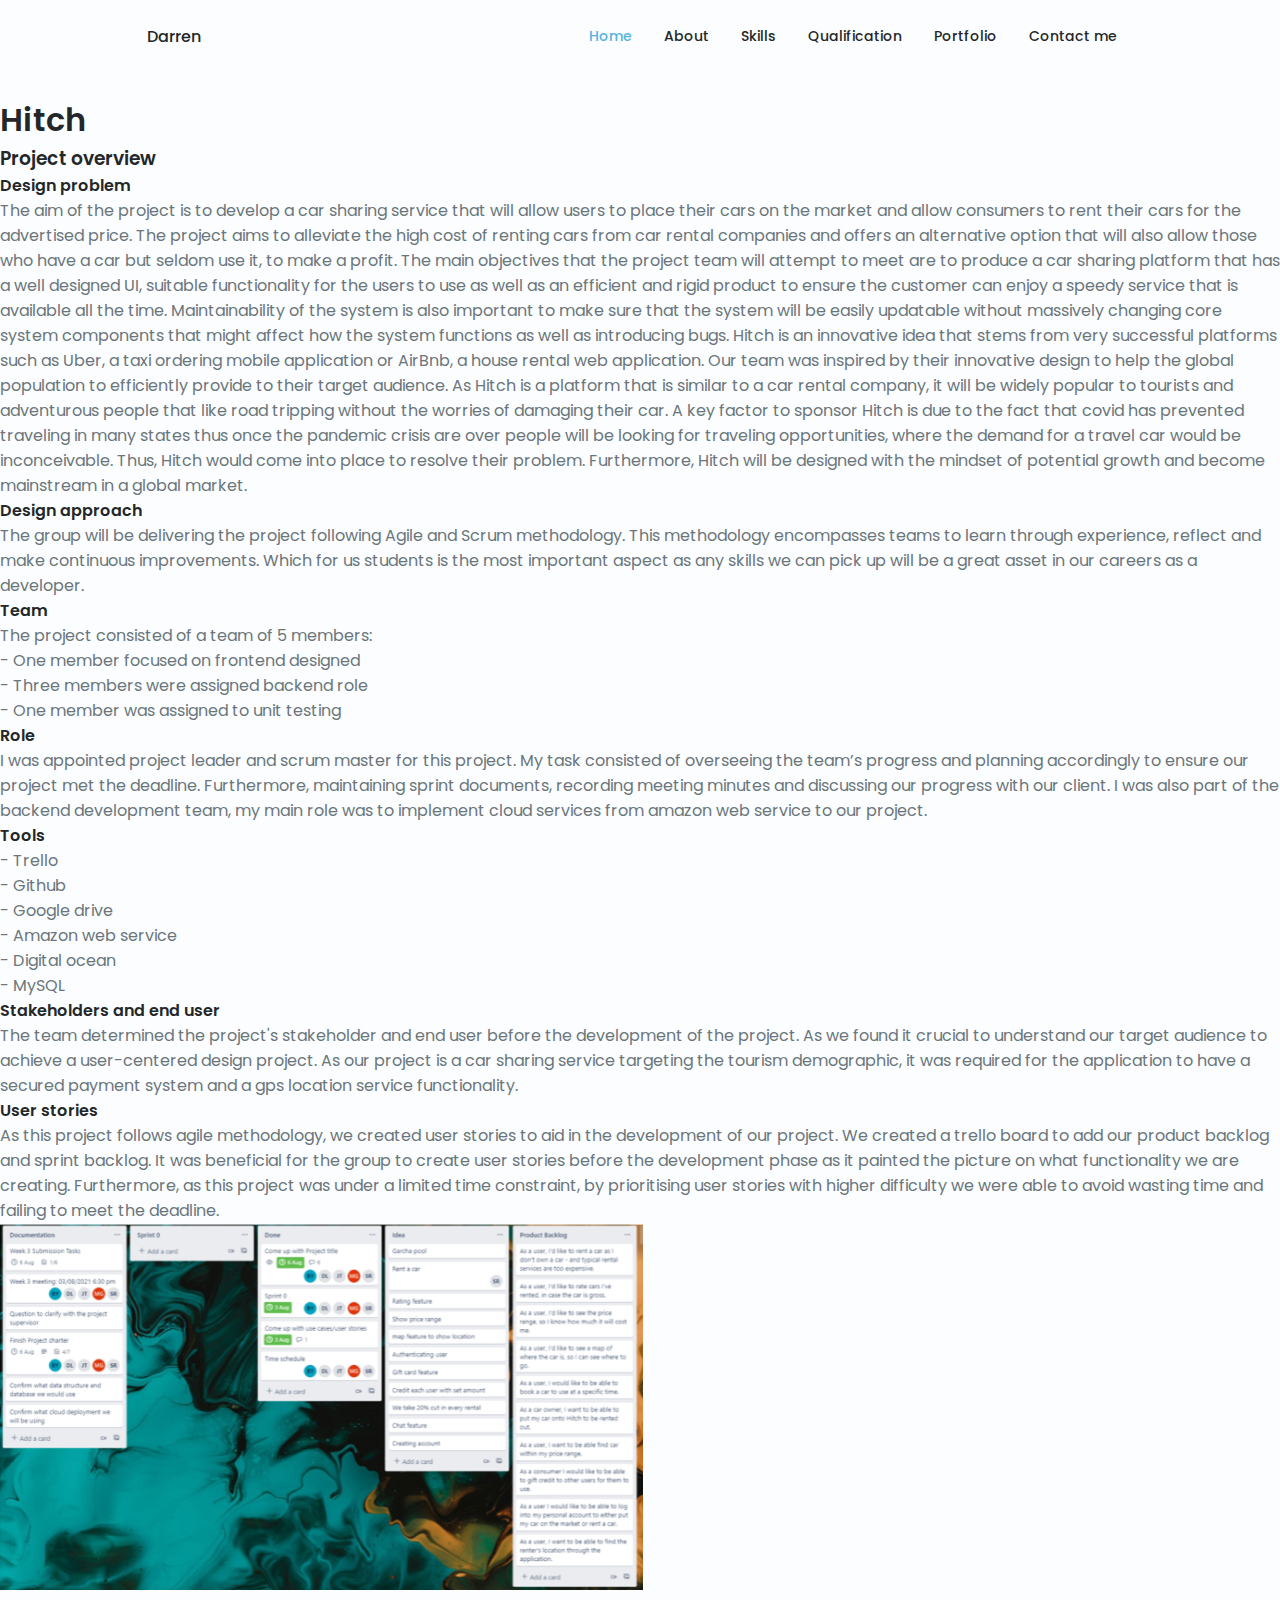
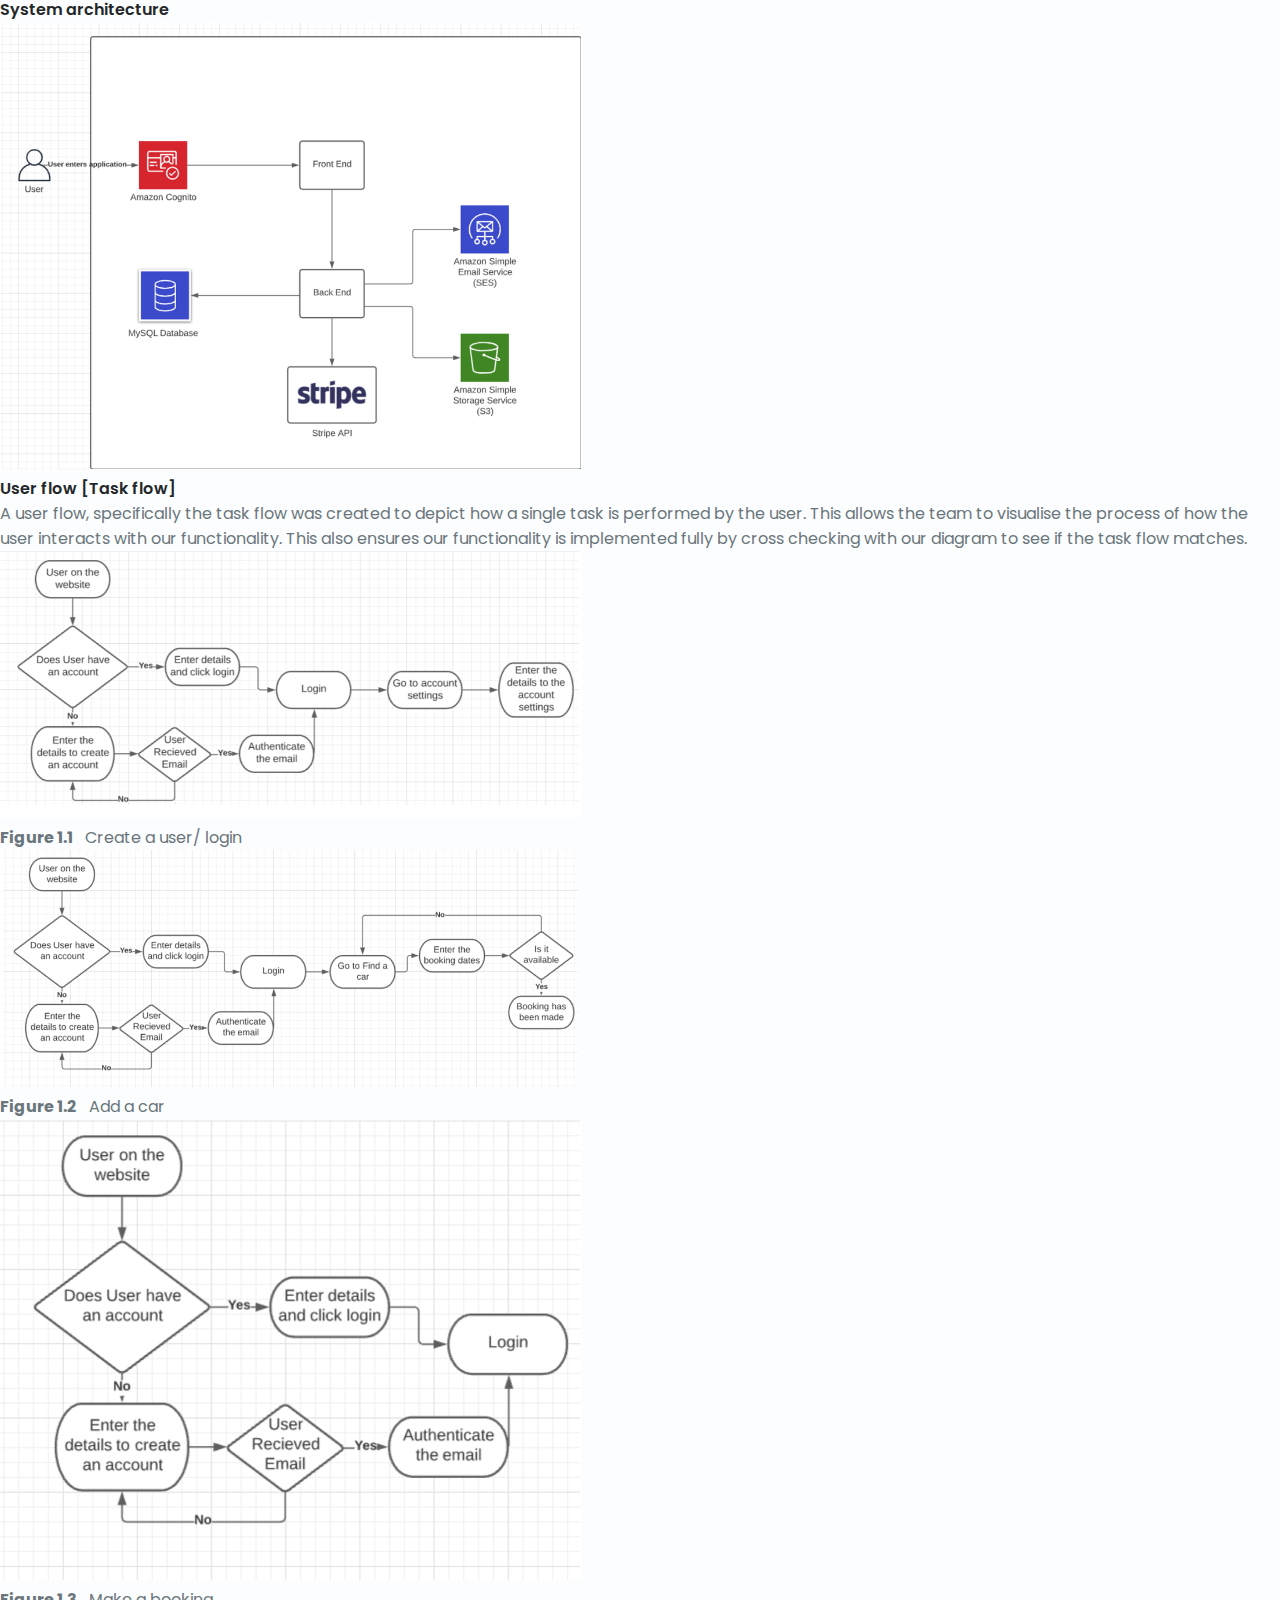
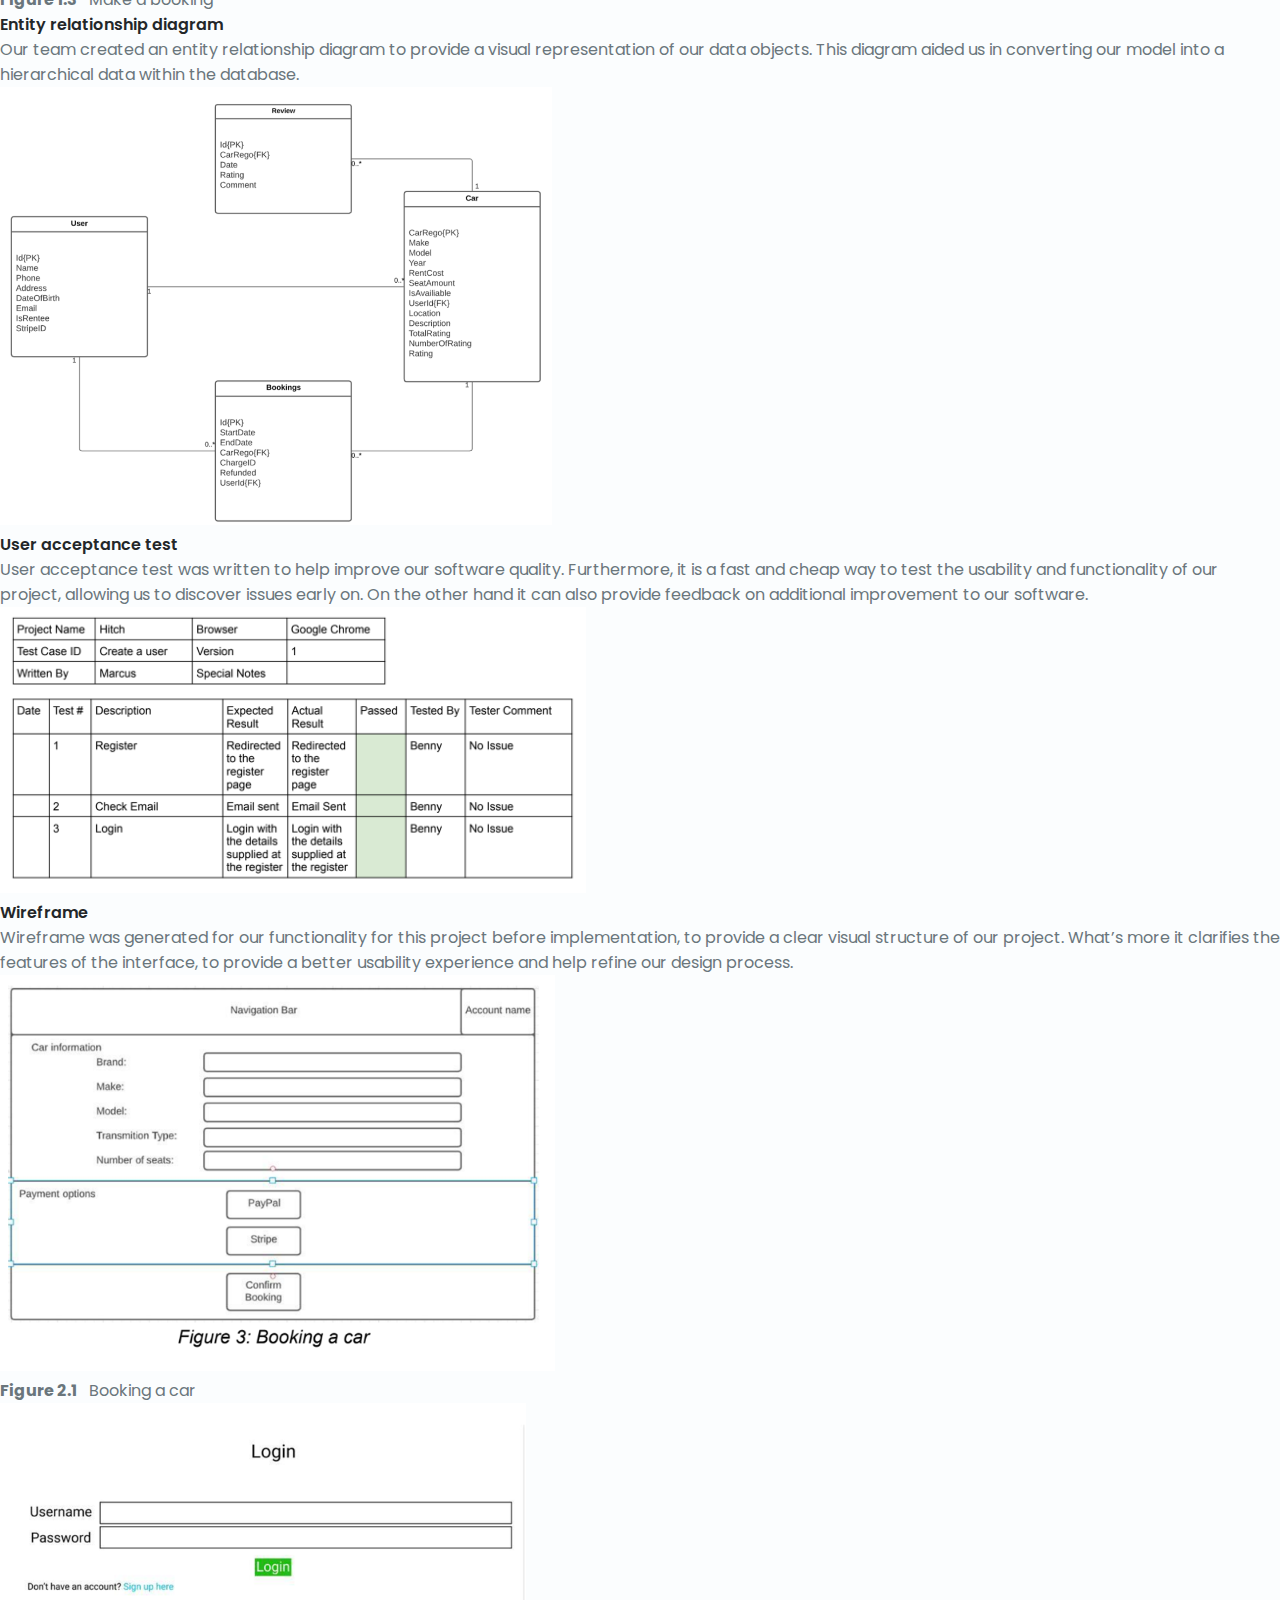
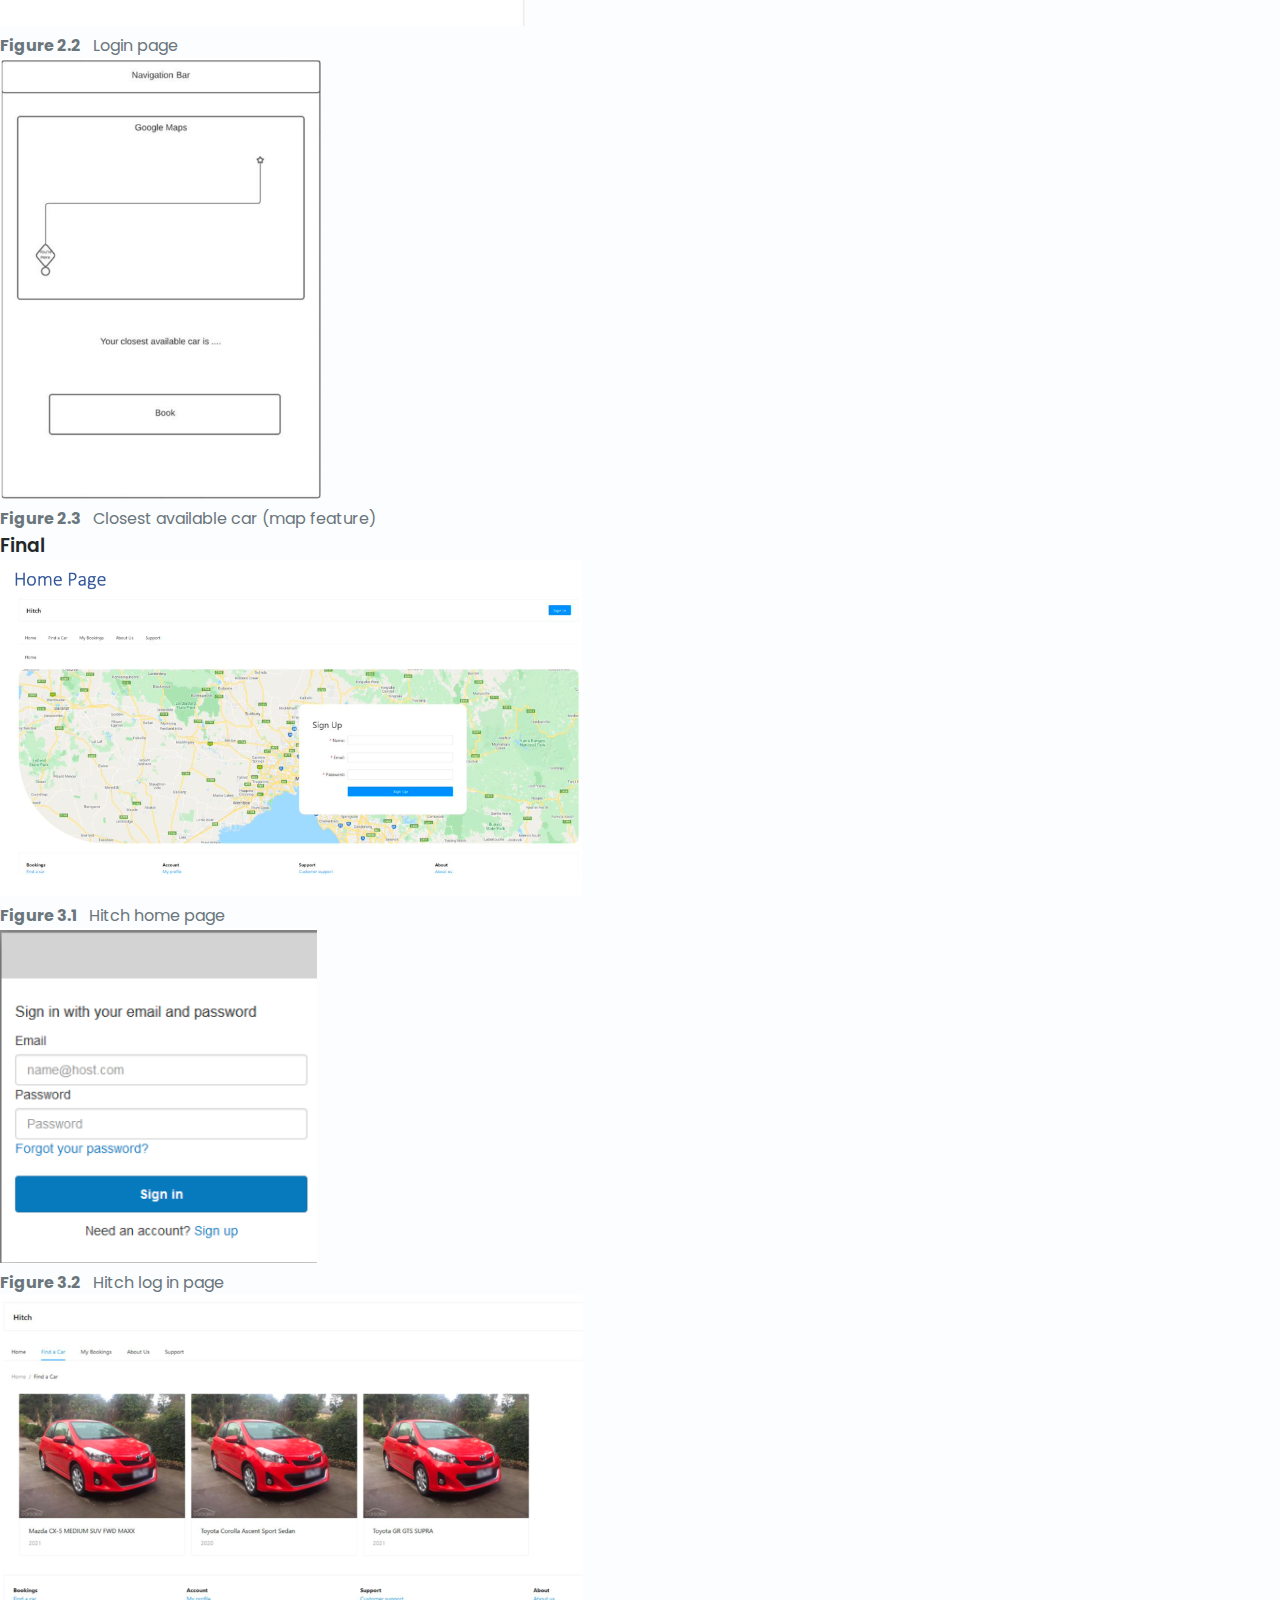
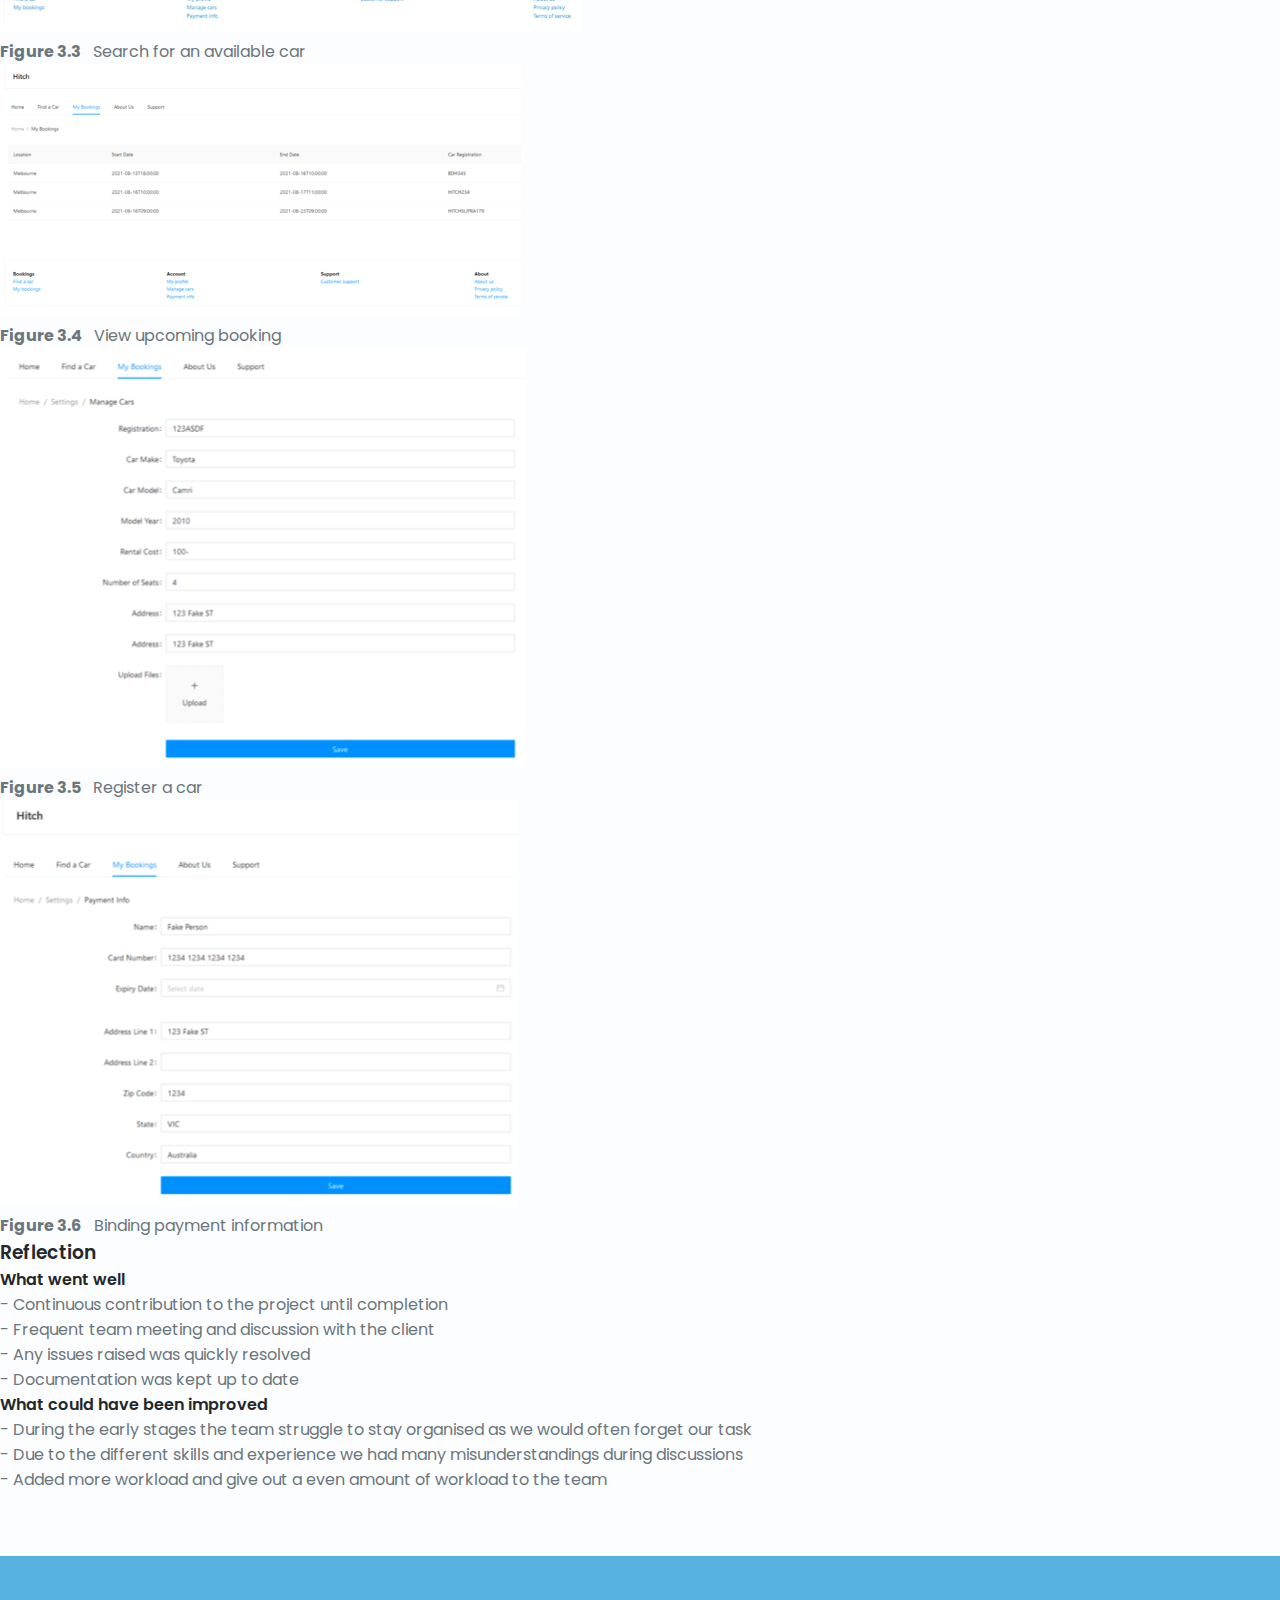
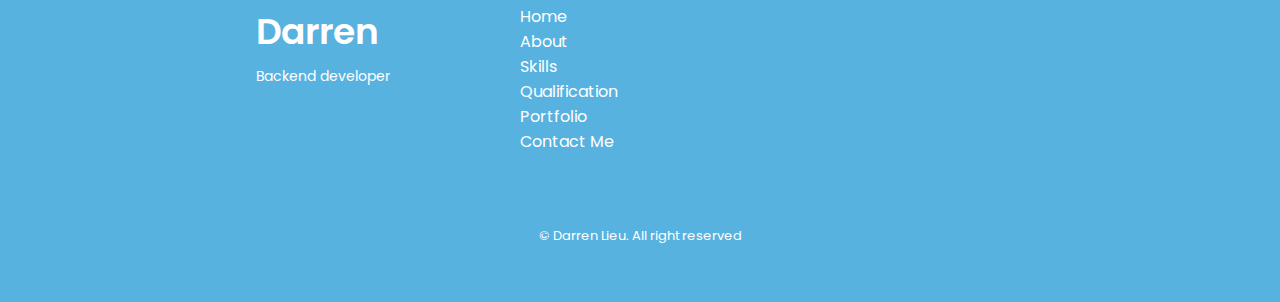
==== Hitch.html @ 53cb3d33 "Implemented project overview" ====
<!DOCTYPE html>
    <html lang="en">
    <head>
        <meta charset="UTF-8">
        <meta name="viewport" content="width=device-width, initial-scale=1.0">

        <!--==================== UNICONS ====================-->
        <link rel="stylesheet" href="https://unicons.iconscout.com/release/v4.0.0/css/line.css">
        
        <!--==================== CSS ====================-->
        <link rel="stylesheet" href="assets/css/styles.css">

        <title>Darren's E-Portfolio</title>
    </head>
    

    <body>
        <!--==================== HEADER ====================-->
        <header class="header" id="header">
            <nav class="nav container">
                <a href="index.html#" class="nav__logo">Darren</a>
                <div class="nav__menu" id="nav-menu">
                    <ul class="nav__list grid">
                        <li class="nav__item">
                            <a href="index.html#home" class="nav__link active-link">
                                <i class="uil uil-home nav__icon"></i> Home
                            </a>
                        </li>

                        <li class="nav__item">
                            <a href="index.html#about" class="nav__link">
                                <i class="uil uil-user-circle nav__icon"></i> About                                
                            </a>
                        </li>

                        <li class="nav__item">
                            <a href="index.html#skills" class="nav__link">
                                <i class="uil uil-file-alt nav__icon"></i> Skills                                
                            </a>
                        </li>

                        <li class="nav__item">
                            <a href="index.html#qualifications" class="nav__link">
                                <i class="uil uil-file-alt nav__icon"></i> Qualification                                
                            </a>
                        </li>

                        <li class="nav__item">
                            <a href="index.html#portfolio" class="nav__link">
                                <i class="uil uil-scenery nav__icon"></i> Portfolio
                            </a>
                        </li>

                        <li class="nav__item">
                            <a href="index.html#contact" class="nav__link">
                                <i class="uil uil-message nav__icon"></i> Contact me
                            </a>
                        </li>
                    </ul>
                    <i class="uil uil-times nav__close" id="nav-close"></i>
                </div>

                <div class="nav__btns">
                    <!-- Theme change button -->
                    <i class="uil uil-moon change-theme" id="theme-button"></i>


                    <div class="nav__toggle" id="nav-toggle">
                        <i class="uil uil-apps"></i>
                    </div>
                </div>
            </nav>
        </header>

        <!--==================== OVERVIEW ====================-->

        <main class="main">
            <!--==================== Title ====================-->
            <section class="overview section" id="overview">
                <div>
                    <h1>Hitch</h1>

                    <div>
                        <h3>Project overview</h3>

                        <h4>Design problem</h4>
                        <p>
                            The aim of the project is to develop a car sharing service that will allow users to place their
                            cars on the market and allow consumers to rent their cars for the advertised price. The project
                            aims to alleviate the high cost of renting cars from car rental companies and offers an
                            alternative option that will also allow those who have a car but seldom use it, to make a profit.

                            The main objectives that the project team will attempt to meet are to produce a car sharing
                            platform that has a well designed UI, suitable functionality for the users to use as well as an
                            efficient and rigid product to ensure the customer can enjoy a speedy service that is available
                            all the time. Maintainability of the system is also important to make sure that the system will
                            be easily updatable without massively changing core system components that might affect
                            how the system functions as well as introducing bugs.

                            Hitch is an innovative idea that stems from very successful platforms such as Uber, a taxi
                            ordering mobile application or AirBnb, a house rental web application. Our team was inspired
                            by their innovative design to help the global population to efficiently provide to their target
                            audience. As Hitch is a platform that is similar to a car rental company, it will be widely
                            popular to tourists and adventurous people that like road tripping without the worries of
                            damaging their car. A key factor to sponsor Hitch is due to the fact that covid has prevented
                            traveling in many states thus once the pandemic crisis are over people will be looking for
                            traveling opportunities, where the demand for a travel car would be inconceivable. Thus, Hitch
                            would come into place to resolve their problem. Furthermore, Hitch will be designed with the
                            mindset of potential growth and become mainstream in a global market.
                        </p>

                        <h4>Design approach</h4>
                        <p>
                            The group will be delivering the project following Agile and Scrum methodology.
                            This methodology encompasses teams to learn through experience, reflect and make 
                            continuous improvements. Which for us students is the most important aspect as any
                             skills we can pick up will be a great asset in our careers as a developer.
                        </p>

                        <h4>Team</h4>
                        <p>The project consisted of a team of 5 members:</p>
                        <ul>
                            <li>-&nbsp;One member focused on frontend designed</li>
                            <li>-&nbsp;Three members were assigned backend role</li>
                            <li>-&nbsp;One member was assigned to unit testing</li>
                        </ul>

                        <h4>Role</h4>
                        <p>
                            I was appointed project leader and scrum master for this project.
                             My task consisted of overseeing the team’s progress and planning 
                             accordingly to ensure our project met the deadline. Furthermore,  
                             maintaining sprint documents, recording meeting minutes and discussing
                              our progress with our client. I was also part of the backend development 
                              team, my main role was to implement cloud services from amazon web service to our project.
                        </p>

                        <h4>Tools</h4>
                        <ul>
                            <li>-&nbsp;Trello</li>
                            <li>-&nbsp;Github</li>
                            <li>-&nbsp;Google drive</li>
                            <li>-&nbsp;Amazon web service</li>
                            <li>-&nbsp;Digital ocean</li>
                            <li>-&nbsp;MySQL</li>
                        </ul>

                        <h4>Stakeholders and end user</h4>
                        <p>
                            The team determined the project's stakeholder and end user before the development
                             of the project. As we found it crucial to understand our target audience to achieve a
                              user-centered design project. As our project is a car sharing service targeting the tourism demographic,
                               it was required for the application to have a secured payment system and a gps location service functionality. 
                        </p>

                        <h4>User stories</h4>
                        <p>
                            As this project follows agile methodology, we created user stories to aid in the development of our project.
                             We created a trello board to add our product backlog and sprint backlog. It was beneficial for the group to create 
                             user stories before the development phase as it painted the picture on what functionality we are creating. Furthermore, 
                             as this project was under a limited time constraint, by prioritising user stories with higher difficulty we were able to 
                             avoid wasting time and failing to meet the deadline. 
                        </p>

                        <img src="assets/img/Hitch/Hitch_trello.png">

                        <h4>System architecture</h4>
                        <img src="assets/img/Hitch/Hitch_system_architecture.png">
                        
                        <h4>User flow [Task flow]</h4>

                        <p>
                            A user flow, specifically the task flow was created to depict how a single task
                             is performed by the user. This allows the team to visualise the process of how 
                             the user interacts with our functionality. This also ensures our functionality is
                              implemented fully by cross checking with our diagram to see if the task flow matches.  
                        </p>

                        <img src="assets/img/Hitch/Hitch_user_flow_1.png">
                        <p><b>Figure 1.1</b> &nbsp; Create a user/ login</p>

                        <img src="assets/img/Hitch/Hitch_user_flow_2.png">
                        <p><b>Figure 1.2</b> &nbsp; Add a car</p>

                        <img src="assets/img/Hitch/Hitch_user_flow_3.png">
                        <p><b>Figure 1.3</b> &nbsp; Make a booking</p>

                        <h4>Entity relationship diagram</h4>
                        <p>
                            Our team created an entity relationship diagram to provide 
                            a visual representation of our data objects. This diagram aided us in 
                            converting our model into a hierarchical data within the database.
                        </p>

                        <img src="assets/img/Hitch/Hitch_ER_model.png">

                        <h4>User acceptance test</h4>
                        <p>
                            User acceptance test was written to help improve our software quality. 
                            Furthermore, it is a fast and cheap way to test the usability and functionality 
                            of our project, allowing us to discover issues early on. On the other hand it can 
                            also provide feedback on additional improvement to our software.
                        </p>

                        <img src="assets/img/Hitch/Hitch_acceptance_test.png">
                        
                        <h4>Wireframe</h4>
                        <p>
                            Wireframe was generated for our functionality for this project before implementation, 
                            to provide a clear visual structure of our project. What’s more it clarifies the features
                             of the interface, to provide a better usability experience and help refine our design process.
                        </p>

                        <img src="assets/img/Hitch/Hitch_wireframe_1.png">
                        <p><b>Figure 2.1</b> &nbsp; Booking a car</p>

                        <img src="assets/img/Hitch/Hitch_wireframe_2.png">
                        <p><b>Figure 2.2</b> &nbsp; Login page</p>

                        <img src="assets/img/Hitch/Hitch_wireframe_3.png">
                        <p><b>Figure 2.3</b> &nbsp; Closest available car (map feature)</p>

                        <h3>Final</h3>

                        <img src="assets/img/Hitch/Hitch_final_1.png">
                        <p><b>Figure 3.1</b> &nbsp; Hitch home page </p>

                        <img src="assets/img/Hitch/Hitch_final_2.png">
                        <p><b>Figure 3.2</b> &nbsp; Hitch log in page</p>

                        <img src="assets/img/Hitch/Hitch_final_3.png">
                        <p><b>Figure 3.3</b> &nbsp; Search for an available car</p>

                        <img src="assets/img/Hitch/Hitch_final_4.png">
                        <p><b>Figure 3.4</b> &nbsp; View upcoming booking</p>

                        <img src="assets/img/Hitch/Hitch_final_5.png">
                        <p><b>Figure 3.5</b> &nbsp; Register a car</p>

                        <img src="assets/img/Hitch/Hitch_final_6.png">
                        <p><b>Figure 3.6</b> &nbsp; Binding payment information</p>

                        <h3>Reflection</h3>

                        <h4>What went well</h4>
                        <ul>
                            <li>-&nbsp;Continuous contribution to the project until completion </li>
                            <li>-&nbsp;Frequent team meeting and discussion with the client</li>
                            <li>-&nbsp;Any issues raised was quickly resolved </li>
                            <li>-&nbsp;Documentation was kept up to date</li>
                        </ul>

                        <h4>What could have been improved</h4>
                        <ul>
                            <li>-&nbsp;During the early stages the team struggle to stay organised as we would often forget our task </li>
                            <li>-&nbsp;Due to the different skills and experience we had many misunderstandings during discussions</li>
                            <li>-&nbsp;Added more workload and give out a even amount of workload to the team</li>
                        </ul>

                    </div>
                </div>
            </section>
        </main>

        <!--==================== FOOTER ====================-->
        <footer class="footer">
            <div class="footer__bg">
                <div class="footer__container container grid">
                    <div>
                        <h1 class="footer__title">Darren</h1>
                        <span class="footer__subtitle">Backend developer</span>
                    </div>

                    <ul class="footer__link">
                        <li>
                            <a href="index.html#home" class="footer__link">Home</a>
                            <a href="index.html#about" class="footer__link">About</a>
                            <a href="index.html#skills" class="footer__link">Skills</a>
                            <a href="index.html#qualification" class="footer__link">Qualification</a>
                            <a href="index.html#portfolio" class="footer__link">Portfolio</a>
                            <a href="index.html#contact" class="footer__link">Contact Me</a>
                        </li>
                    </ul>

                    <div class="footer__socails">
                        <a href="https://www.linkedin.com/in/darren-lieu030267/" class="footer__social">
                            <i class="uil uil-linkedin"></i>
                        </a>
                        <a href="https://github.com/DarrenL0" class="footer__social">
                            <i class="uil uil-github"></i>
                        </a>
                    </div>
                </div>

                <p class="footer__copy">&#169; Darren Lieu. All right reserved</p>
            </div>
        </footer>
        
        <!--==================== Dark_theme JS ====================-->
        <script src="assets/js/dark_theme.js"></script>

    </body>

</html>
---- assets/css/styles.css ----
/*==================== GOOGLE FONTS ====================*/
@import url("https://fonts.googleapis.com/css2?family=Poppins:wght@400;500;600&display=swap");

/*==================== VARIABLES CSS ====================*/
:root {
  --header-height: 3rem;

  /*========== Colors ==========*/
  /* Change favorite color */
  --hue-color: 200; /*Purple 250 - Green 142 - Blue 230 - Pink 340*/

  /* HSL color mode */
  --first-color: hsl(var(--hue-color), 69%, 61%);
  --first-color-second: hsl(var(--hue-color), 69%, 61%);
  --first-color-alt: hsl(var(--hue-color), 57%, 53%);
  --first-color-lighter: hsl(var(--hue-color), 92%, 85%);
  --title-color: hsl(var(--hue-color), 8%, 15%);
  --text-color: hsl(var(--hue-color), 8%, 45%);
  --text-color-light: hsl(var(--hue-color), 8%, 65%);
  --input-color: hsl(var(--hue-color), 70%, 96%);
  --body-color: hsl(var(--hue-color), 60%, 99%);
  --container-color: #fff;
  --scroll-bar-color: hsl(var(--hue-color), 12%, 90%);
  --scroll-thumb-color: hsl(var(--hue-color), 12%, 80%);

  /*========== Font and typography ==========*/
  --body-font: "Poppins", sans-serif;

  /* .5rem = 8px, 1rem = 16px, 1.5rem = 24px ... */
  --big-font-size: 2rem;
  --h1-font-size: 1.5rem;
  --h2-font-size: 1.25rem;
  --h3-font-size: 1.125rem;
  --normal-font-size: 0.938rem;
  --small-font-size: 0.813rem;
  --smaller-font-size: 0.75rem;

  /*========== Font weight ==========*/
  --font-medium: 500;
  --font-semi-bold: 600;

  /*========== Margenes Bottom ==========*/
  /* .25rem = 4px, .5rem = 8px, .75rem = 12px ... */
  --mb-0-25: 0.25rem;
  --mb-0-5: 0.5rem;
  --mb-0-75: 0.75rem;
  --mb-1: 1rem;
  --mb-1-5: 1.5rem;
  --mb-2: 2rem;
  --mb-2-5: 2.5rem;
  --mb-3: 3rem;

  /*========== z index ==========*/
  --z-tooltip: 10;
  --z-fixed: 100;
  --z-modal: 1000;
}

/* Font size for large devices */
@media screen and (min-width: 968px) {
  :root {
    --big-font-size: 3rem;
    --h1-font-size: 2.25rem;
    --h2-font-size: 1.5rem;
    --h3-font-size: 1.25rem;
    --normal-font-size: 1rem;
    --small-font-size: 0.875rem;
    --smaller-font-size: 0.813rem;
  }
}

/*========== Variables Dark theme ==========*/
body.dark-theme{
  --first-color-second: hsl(var(--hue-color), 30%, 8%);
  --title-color: hsl(var(--hue-color), 8%, 95%);
  --text-color: hsl(var(--hue-color), 8%, 75%);
  --input-color: hsl(var(--hue-color), 29%, 16%);
  --body-color: hsl(var(--hue-color), 28%, 12%);
  --container-color: hsl(var(--hue-color), 29% , 16%);
  --scroll-bar-color: hsl(var(--hue-color), 12%, 48%);
  --scroll-thumb-color: hsl(var(--hue-color), 12%, 36%);
}
/*========== Button Dark/Light ==========*/
.nav__btns{
  display: flex;
  align-items: center;
}

.change-theme{
  font-size: 1.25rem;
  color: var(--title-color);
  margin-right: var(--mb-1);
  cursor: pointer;
}

.change-theme:hover{
  color: var(--first-color);
}
/*==================== BASE ====================*/
* {
  box-sizing: border-box;
  padding: 0;
  margin: 0;
}

html {
  scroll-behavior: smooth;
}

body {
  margin: 0 0 var(--header-height) 0;
  font-family: var(--body-font);
  font-size: var(--normal-font-size);
  background-color: var(--body-color);
  color: var(--text-color);
}

h1,
h2,
h3,
h4 {
  color: var(--title-color);
  font-weight: var(--font-semi-bold);
}

ul {
  list-style: none;
}

a {
  text-decoration: none;
}

img {
  max-width: 100%;
  height: auto;
}

/*==================== REUSABLE CSS CLASSES ====================*/
.section {
  padding: 2rem 0 4rem;
}

.section__title {
  font-size: var(--h1-font-size);
  color: var(--title-color);
}

.section__subtitle {
  display: block;
  font-size: var(--small-font-size);
  margin-bottom: var(--mb-3);
}

.section__title,
.section__subtitle {
  text-align: center;
}

/*==================== LAYOUT ====================*/
.container {
  max-width: 768px;
  margin-left: var(--mb-1-5);
  margin-right: var(--mb-1-5);
}

.grid {
  display: grid;
  gap: 1.5rem;
}

.header {
  width: 100%;
  position: fixed;
  bottom: 0;
  left: 0;
  z-index: var(--z-fixed);
  background-color: var(--body-color);
}

/*==================== NAV ====================*/
.nav {
  max-width: 986px;
  height: var(--header-height);
  display: flex;
  justify-content: space-between;
  align-items: center;
}

.nav__logo,
.nav__toggle {
  color: var(--title-color);
  font-weight: var(--font-medium);
}

.nav__logo:hover {
  color: var(--first-color);
}

.nav__toggle {
  font-size: 1.1rem;
  cursor: pointer;
}

.nav__toggle:hover {
  color: var(--first-color);
}

@media screen and (max-width: 767px) {
  .nav__menu {
    position: fixed;
    bottom: -100%;
    left: 0;
    width: 100%;
    background-color: var(--body-color);
    padding: 2rem 1.5rem 4rem;
    box-shadow: 0 -1px 4px rgba(0, 0, 0, 0.15);
    border-radius: 1.5rem 1.5rem 0 0;
    transition: 0.3s;
  }
}

.nav__list {
  grid-template-columns: repeat(3, 1fr);
  gap: 2rem;
}

.nav__link {
  display: flex;
  flex-direction: column;
  align-items: center;
  font-size: var(--small-font-size);
  color: var(--title-color);
  font-weight: var(--font-medium);
}

.nav__link:hover {
  color: var(--first-color);
}

.nav__icon {
  font-size: 1.2rem;
}

.nav__close {
  position: absolute;
  right: 1.3rem;
  bottom: 0.5rem;
  font-size: 1.5rem;
  cursor: pointer;
  color: var(--first-color);
}

.nav__close:hover {
  color: var(--first-color);
}
/* show menu */
.show-menu {
  bottom: 0;
}
/* Active link */
.active-link{
  color: var(--first-color);
}
/* Change background header */
.scroll-header{
  box-shadow: 0 -1px 4px rgba(0,0,0,.15);
}
/*==================== HOME ====================*/
.home__container {
  gap: 1rem;
}

.home__content {
  grid-template-columns: 0.5fr 3fr;
  padding-top: 3.5rem;
  align-items: center;
}

.home__social {
  display: grid;
  grid-template-columns: max-content;
  row-gap: 1rem;
}

.home__social-icon {
  font-size: 1.25rem;
  color: var(--first-color);
}

.home__social-icon:hover {
  color: var(--first-color-alt);
}

.home__blob {
  width: 200px;
  fill: var(--first-color);
}

.home__blob-img {
  width: 170px;
}

.home__data {
  grid-column: 1/3;
}

.home__title {
  font-size: var(--big-font-size);
}

.home__subtitle {
  font-size: var(--h3-font-size);
  color: var(--text-color);
  font-weight: var(--font-medium);
  margin-bottom: var(--mb-0-75);
}

.home__description {
  margin-bottom: var(--mb-2);
}


.home__scroll-button {
  color: var(--first-color);
  transition: 0.3s;
}

.home__scroll-button:hover {
  transform: translateY(0.25rem);
}

.home__scroll-mouse {
  font-size: 2rem;
}

.home__scroll-name {
  font-size: var(--small-font-size);
  color: var(--text-color);
  font-weight: var(--font-medium);
  margin-right: var(--mb-0-25);
}

.home__scroll-arrow {
  font-size: 1.25rem;
}
/*==================== BUTTONS ====================*/
.button {
  display: inline-block;
  background-color: var(--first-color);
  color: #fff;
  padding: 1rem;
  border-radius: 0.5rem;
  font-weight: var(--font-medium);
}

.button:hover {
  background-color: var(--first-color-alt);
}

.button__icon {
  font-size: 1.25rem;
  margin-left: var(--mb-0-5);
  transition: 0.3s;
}

.button--flex {
  display: inline-flex;
  align-items: center;
}
/*==================== ABOUT ====================*/
.about__img {
  width: 200px;
  border-radius: 0.5rem;
  justify-self: center;
  align-self: center;
}

.about__description {
  text-align: center;
  margin-bottom: var(--mb-2-5);
}

.about__info {
  display: flex;
  justify-content: space-evenly;
  margin-bottom: var(--mb-2-5);
}

.about__info-title {
  font-size: var(--h2-font-size);
  font-weight: var(--font-semi-bold);
  color: var(--title-color);
}

.about__info-name {
  font-size: var(--smaller-font-size);
}

.about__info-title,
.about__info-name {
  display: block;
  text-align: center;
}

.about__buttons {
  display: flex;
  justify-content: center;
}
/*==================== SKILLS ====================*/

.skills__container {
  row-gap: 0;
}

.skills__header {
  display: flex;
  align-items: center;
  margin-bottom: var(--mb-2-5);
  cursor: pointer;
}

.skills__icon,
.skills__arrow {
  font-size: 2rem;
  color: var(--first-color);
}

.skills__icon {
  margin-right: var(--mb-0-75);
}

.skills__title {
  font-size: var(--h3-font-size);
}

.skills__arrow {
  margin-left: auto;
  transition: 0.4s;
}

.skills__titles {
  display: flex;
  justify-content: space-between;
  margin-bottom: var(--mb-0-5);
}

.skills__name {
  font-size: var(--normal-font-size);
  font-weight: var(--font-medium);
}

.skills__close .skills__list {
  height: 0;
  overflow: hidden;
}

.skills__open .skills__list {
  height: max-content;
  margin-bottom: var(--mb-2-5);
}

.skills__open .skills__arrow {
  transform: rotate(-180deg);
}

/*==================== QUALIFICATION ====================*/
.qualification__tabs{
  display: flex;
  justify-content: space-evenly;
  margin-bottom: var(--mb-2);
}

.qualification__button{
  font-size: var(--h3-font-size);
  font-weight: var(--font-medium);
  cursor: pointer;
}

.qualification__button:hover{
  color: var(--first-color);
}

.qualification__icon{
  font-size: 1.8rem;
  margin-right: var(--mb-0-25);
}

.qualification__date{
  display: grid;
  grid-template-columns: 1fr max-content 1fr;
  column-gap: 1.5rem;
}

.qualification__title{
  font-size: var(--normal-font-size);
  font-weight: var(--font-medium);
}

.qualification__subtitle{
  display: inline-block;
  font-size: var(--small-font-size);
  margin-bottom: var(--mb-1);
}

.qualification__calendar{
  font-size: var(--smaller-font-size);
  color: var(--text-color-light);
}


.qualification [data-content]{
  display: none;
}

.qualification__active[data-content]{
  display: block;
}

.qualification__button.qualification__active{
  color: var(--first-color); 
}

/*==================== PORTFOLIO ====================*/
.portfolio__container{
  overflow:initial;
}

.portfolio__content{
  padding: 0 1.5rem;
}

.portfolio__img{
  border-radius: .5rem;
  justify-self: center;
}

.portfolio__img_sp{
  justify-self: center;
  max-width: 70%;
  border-radius: 1rem;
  max-height: 70%;
}

.portfolio__title{
  font-size: var(--h3-font-size);
  margin-bottom: var(--mb-0-5);
}

.portfolio__description{
  margin-bottom: var(--mb-0-75);
}

.portfolio__button:hover .button__icon{
  transform: translate(.25rem);
}

.swiper-button-prev::after,
.swiper-button-next::after{
  content: '';
}

.swiper-portfolio-icon{
  font-size: 2rem;
  color: var(--first-color);
}

.swiper-button-prev{
  left: -.5rem;
}

.swiper-button-next{
  right: -.5rem;
}

.swiper-container-horizontal > .swiper-pagination-bullets{
  bottom: -2.5rem;
}

.swiper-pagination-bullet-active{
  background-color: var(--first-color);
}

.swiper-button-next,
.swiper-button-prev,
.swiper-pagination-bullet{
  outline: none;
}

/*==================== CONTACT ME ====================*/
.contact__container{
  row-gap: 3rem;
}

.contact__information{
  display: flex;
  margin-bottom: var(--mb-2);
}

.contact__icon{
  font-size: 2rem;
  color: var(--first-color);
  margin-right: var(--mb-0-75);
}

.contact__title{
  font-size: var(--h3-font-size);
  font-weight: var(--font-medium);
}

.contact__subtitle{
  font-size: var(--small-font-size);
  color: var(--text-color-light);
}





/*==================== FOOTER ====================*/
.footer{
  padding-top: 2rem;
}

.footer__container{
  row-gap: 3.5rem;
}

.footer__bg{
  background-color: var(--first-color-second);
  padding: 2rem 0 3rem;
}

.footer__title{
  font-size: var(--h1-font-size);
  margin-bottom: var(--mb-0-25);
}

.footer__subtitle{
  font-size: var(--small-font-size);
}

.footer__link{
  display: flex;
  flex-direction: column;
  row-gap: 1.5rem;
}

.footer__link:hover{
  color: var(--first-color-lighter);
}

.footer__social{
  font-size: 1.25rem;
  margin-right: var(--mb-1-5);
}

.footer__social:hover{
  color: var(--first-color-lighter);
}

.footer__copy{
  font-size: var(--smaller-font-size);
  text-align: center;
  color: var(--text-color-light);
  margin-top: var(--mb-3);
}

.footer__title,
.footer__subtitle,
.footer__link,
.footer__social,
.footer__copy{
  color: #fff;
}

/*========== SCROLL UP ==========*/
.scrollup{
  position: fixed;
  right: 1rem;
  bottom: -20%;
  background-color: var(--first-color);
  opacity: .8;
  padding: 0 .3rem;
  border-radius: .4rem;
  z-index: var(--z-tooltip);
  transition: .4s;
}

.scrollup:hover{
  background-color: var(--first-color-alt);
}

.scrollup__icon{
  font-size: 1.5rem;
  color: #fff;
}
/* Show scroll */
.show-scroll{
  bottom: 5rem;
}

/*========== SCROLL BAR ==========*/
::-webkit-scrollbar{
  width: .60rem;
  background-color: var(--scroll-bar-color);
  border-radius: .5rem;
}

::-webkit-scrollbar-thumb{
  background-color: var(--scroll-thumb-color);
  border-radius: .5rem;
}

::-webkit-scrollbar-thumb:hover{
  background-color: var(--text-color-light);
}
/*==================== MEDIA QUERIES ====================*/
/* For small devices */
@media screen and (max-width: 350px){
  .container{
    margin-left: var(--mb-1);
    margin-right: var(--mb-1);
  }

  .nav__menu{
    padding: 2rem .25rem 4rem;
  }

  .nav__list{
    column-gap: 0;
  }

  .home__content{
    grid-template-columns: .25fr 3fr;
  }

  .home__blob{
    width: 180px;
  }

  .skills__title{
    font-size: var(--normal-font-size);
  }

  .qualification__data{
    gap: .5rem;
  }

  .project__img{
    width: 200px;
  }

}
/* For medium devices */
@media screen and (min-width: 568px){
  .home__content{
    grid-template-columns: max-content 1fr 1fr;
  }
  .home__data{
    grid-column: initial;
  }

  .home__img{
    justify-self: center;
  }


  .skills__container,
  .portfolio__container,
  .contact__container,
  .footer__container{
    grid-template-columns: repeat(2,1fr);
  }

  .qualification__sections{
    display: grid;
    grid-template-columns: .5fr;
    justify-content: center;
  }
}


@media screen and (min-width: 768px){
  .container{
    margin-left: auto;
    margin-right: auto;
  }

  body{
    margin: 0;
  }

  .section{
    padding: 6rem 0 2rem;
  }

  .section__subtitle{
    margin-bottom: 4rem;
  }

  .header{
    top: 0;
    bottom: initial;
  }

  .header,
  .main,
  .footer__container{
    padding: 0 1rem;
  }

  .nav{
    height: calc(var(--header-height) + 1.5rem);
    column-gap: 1rem;
  }

  .nav__icon,
  .nav__close,
  .nav__toggle{
    display: none;
  }
  .nav__list{
    display: flex;
    column-gap: 2rem;
  }
  .nav__menu{
    margin-left: auto;
  }

  .change-theme{
    margin: 0;
  }

  .home__container{
    row-gap: 5rem;
  }

  .home__content{
    padding-top: 5.5rem;
    column-gap: 2rem;
  }

  .home__blob{
    width: 270px;
  }

  .home__scroll{
    display: block;
  }

  .home__scroll-button{
    margin-left: 3rem;
  }

  .about__container{
    column-gap: 5rem;
  }

  .about__description{
    text-align: initial;
  }

  .about__info{
    justify-content: space-between;
  }

  .about__buttons{
    justify-content: initial;
  }

  .qualification__tabs{
    justify-content: center;
  }

  .qualification__button{
    margin: 0 var(--mb-1);
  }

  .qualification__sections{
    grid-template-columns: .5fr;
  }

  .portfolio__img{
    width: 550px;
  }

  .portfolio__content{
    align-items: center;
  }

  .footer__container{
    grid-template-columns: repeat(3,1fr);
  }
  .footer__bg{
    padding: 3rem 0 3.5rem;
  }
  .footer__links{
    flex-direction: row;
    column-gap: 2rem;
  }

  .footer__socials{
    justify-content: flex-end;
  }

  .footer__copy{
    margin-top: 4.5rem;
  }
/* For large devices */
@media screen and (min-width: 1024px){
  .header,
  .main,
  .footer__container{
    padding: 0;
  }

  .home__blob{
    width: 320px;
  }
  .home__social{
    transform: translateX(-6rem);
  }
  .portfolio__content{
    column-gap: 5rem;
  }

  .swiper-portfolio-icon{
    font-size: 3.5rem;
  }

  .swiper-button-prev{
    left: -3.5rem;
  }

  .swiper-button-next{
    right: 3.5rem;
  }
  .swiper-container-horizontal > .swiper-pagination-bullets{
    bottom: -4.5rem;
  }

  
}







}
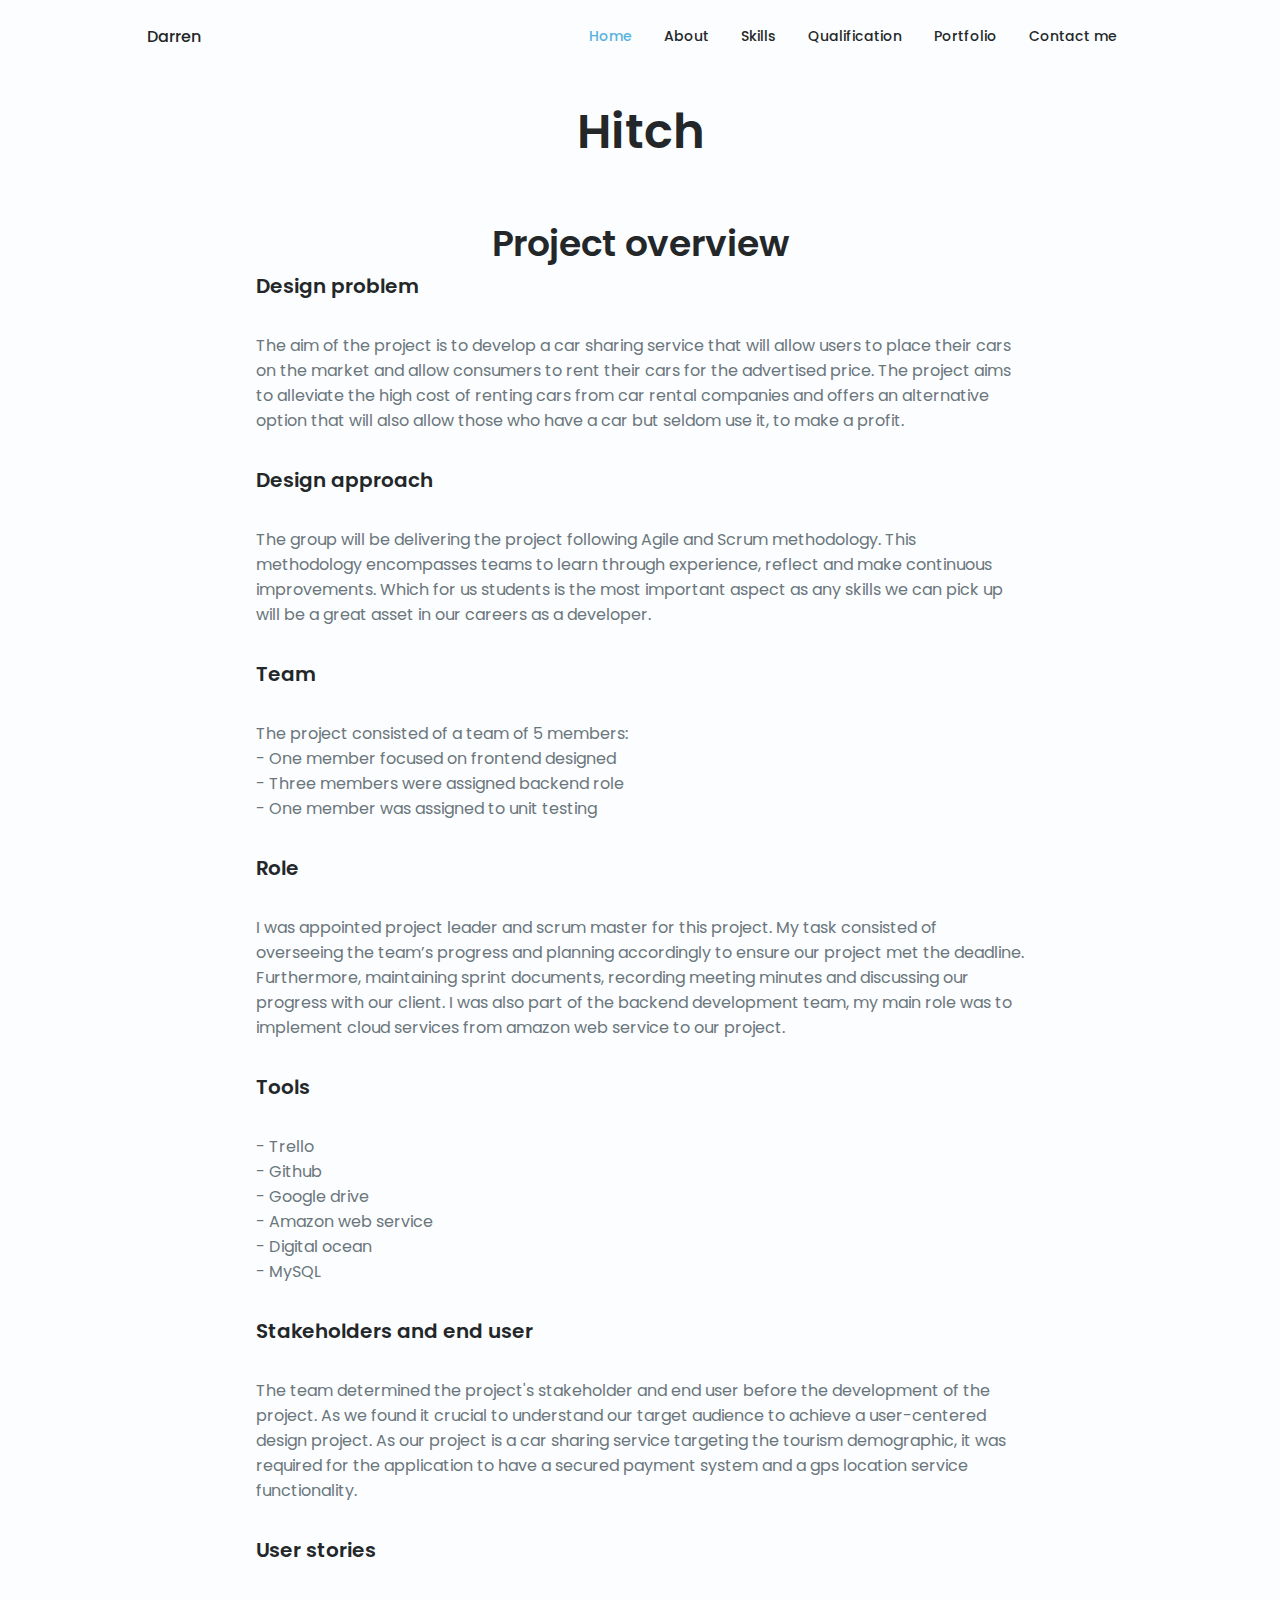
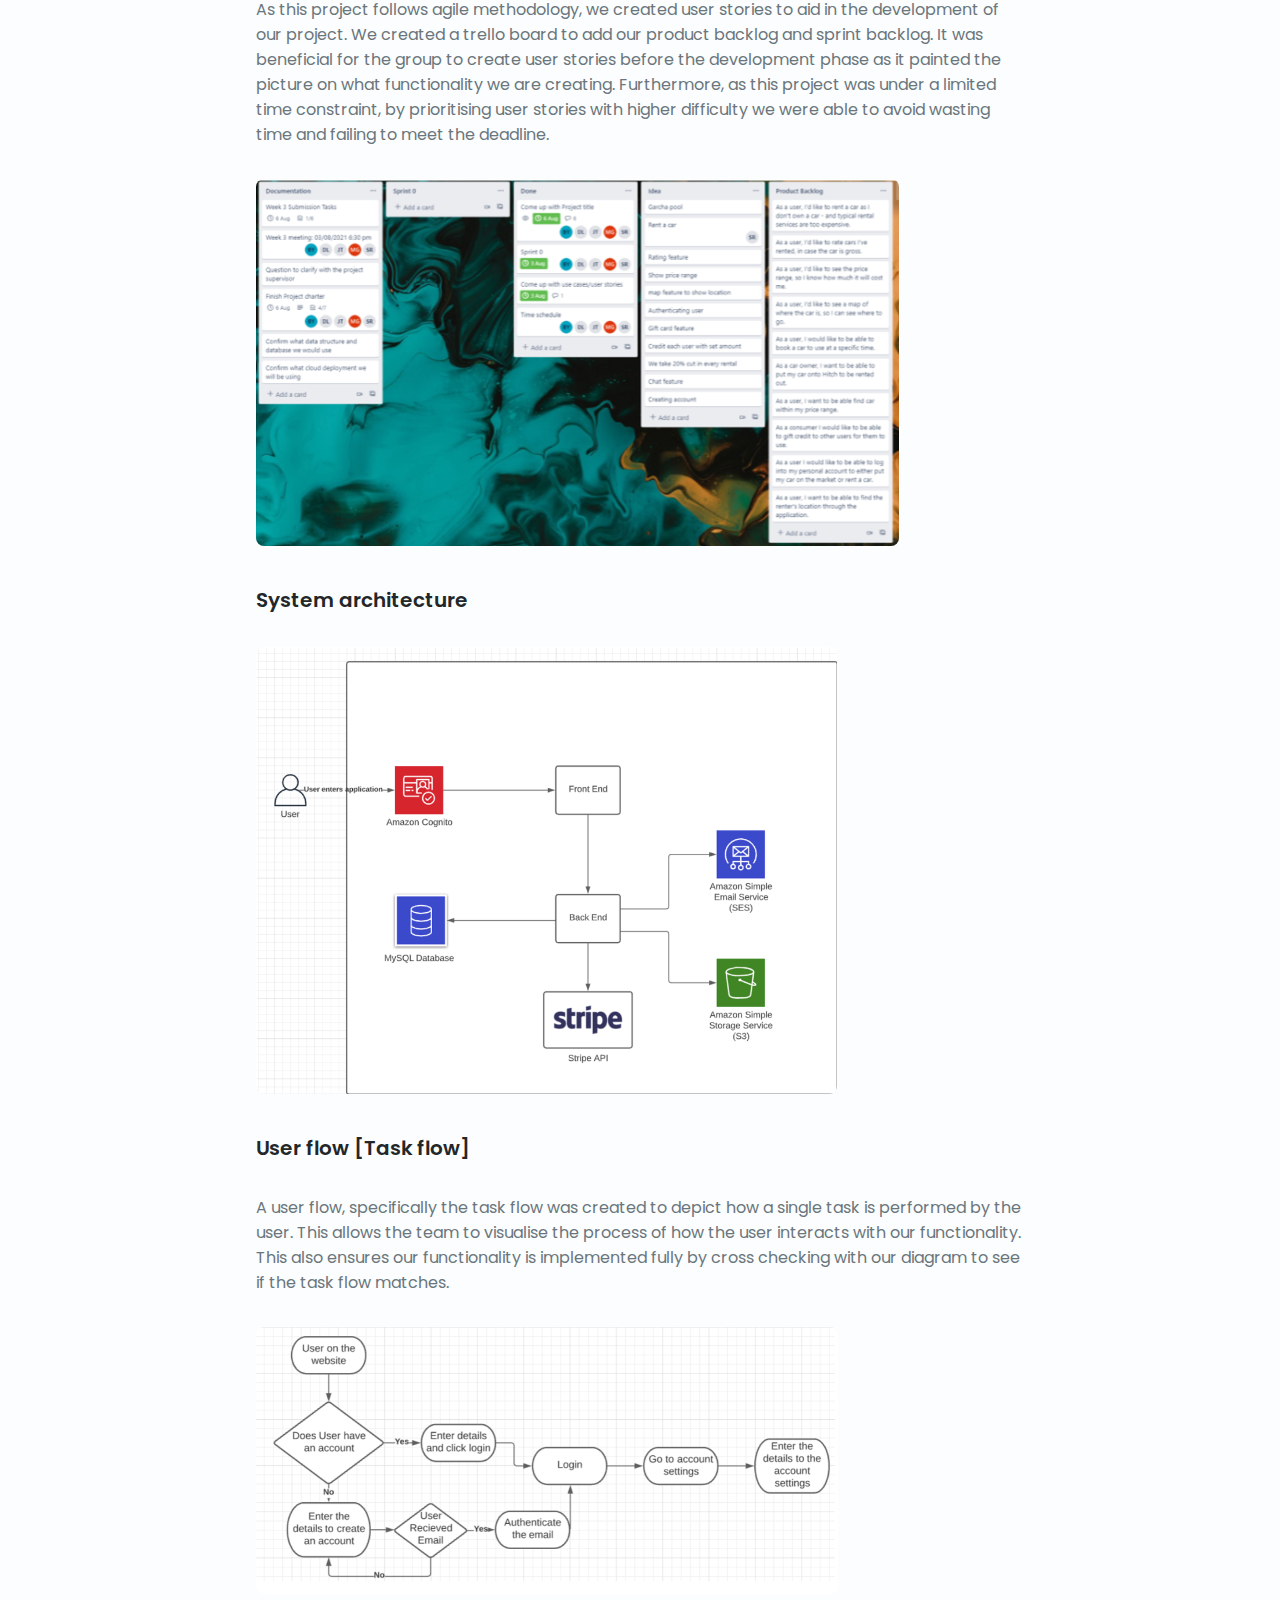
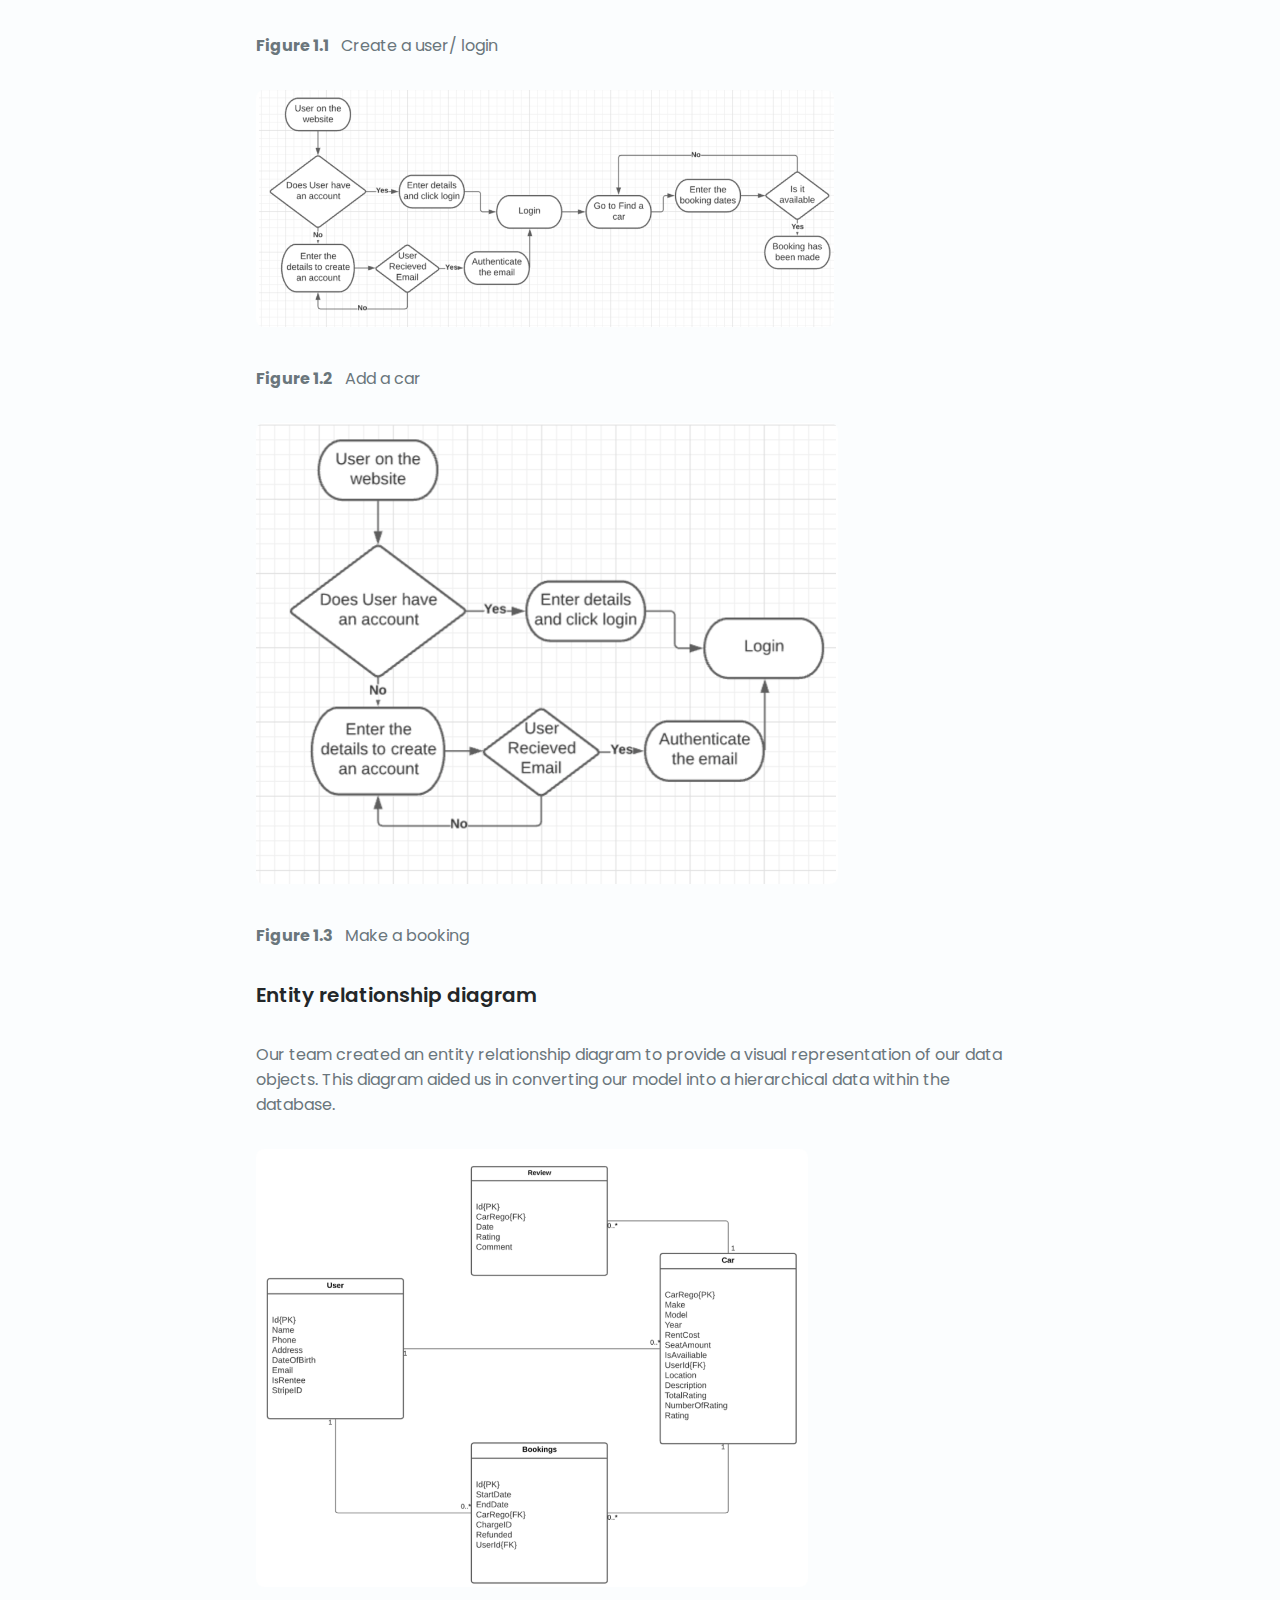
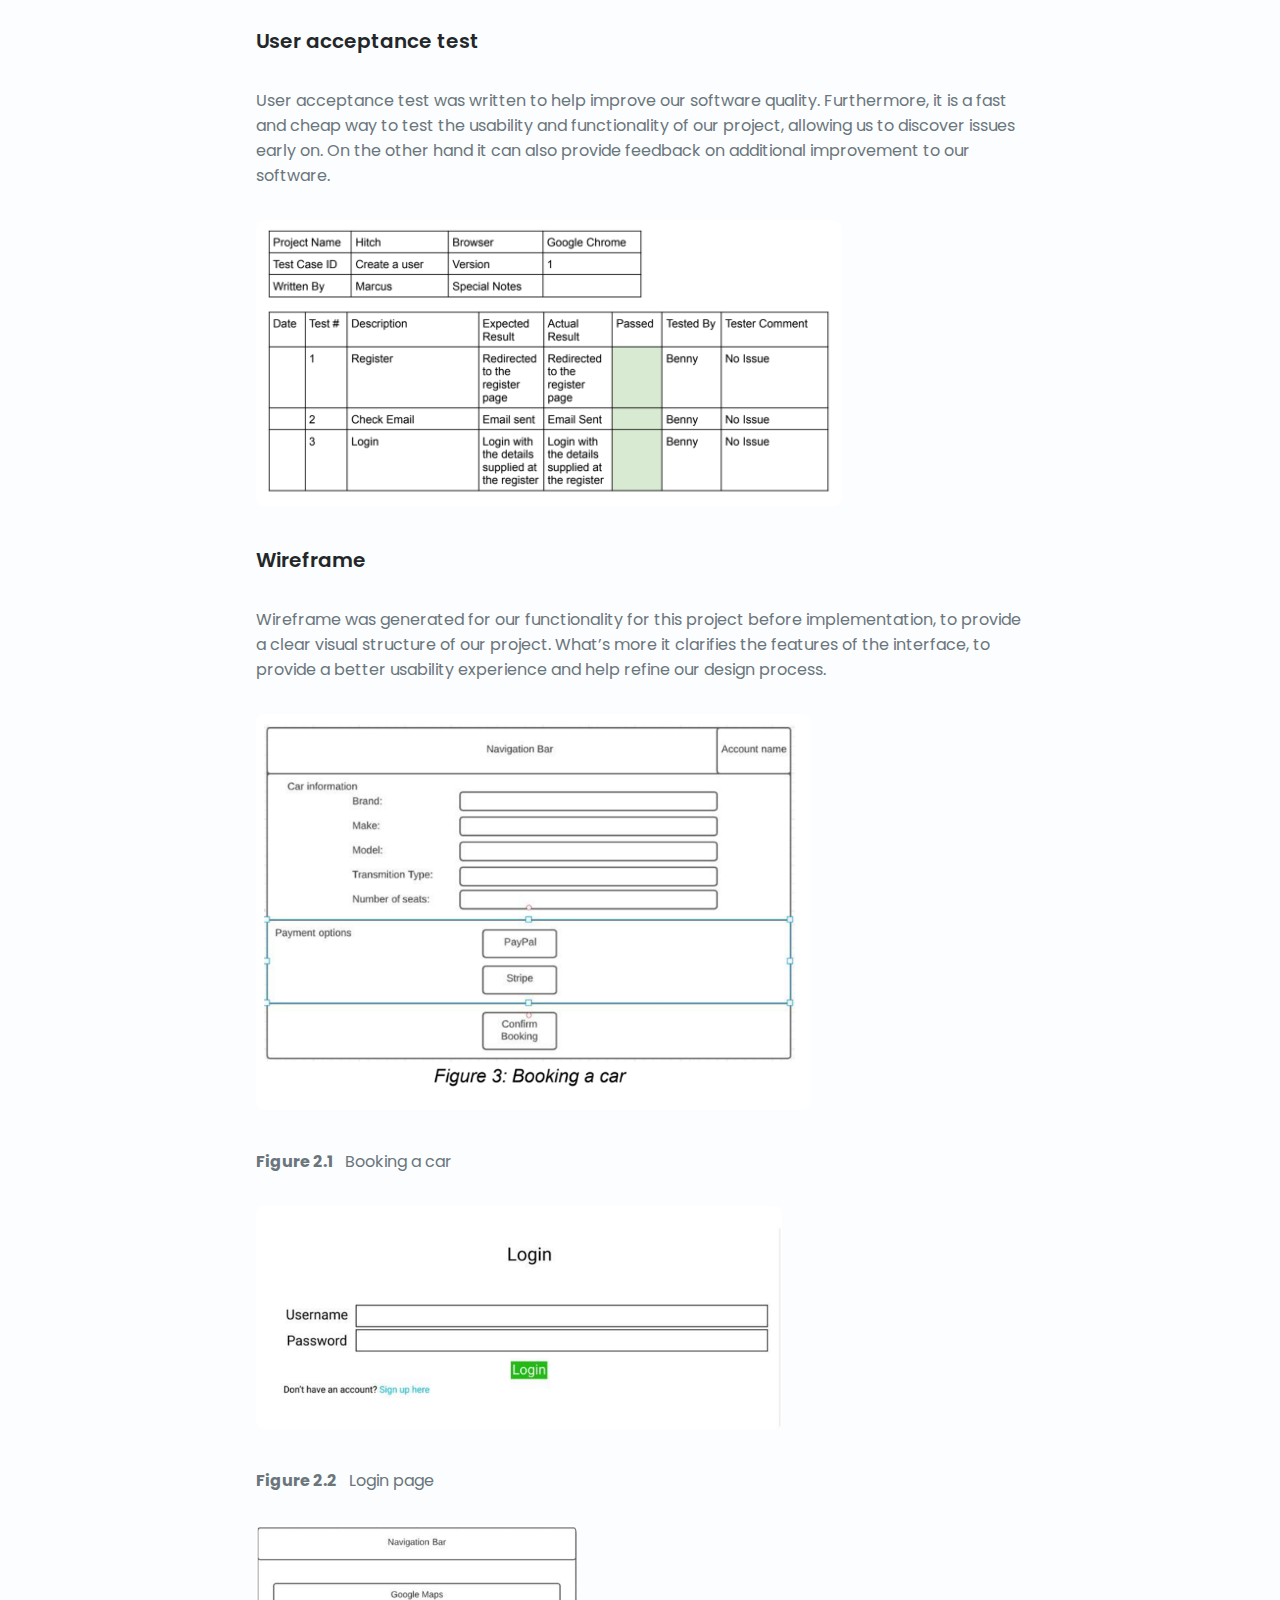
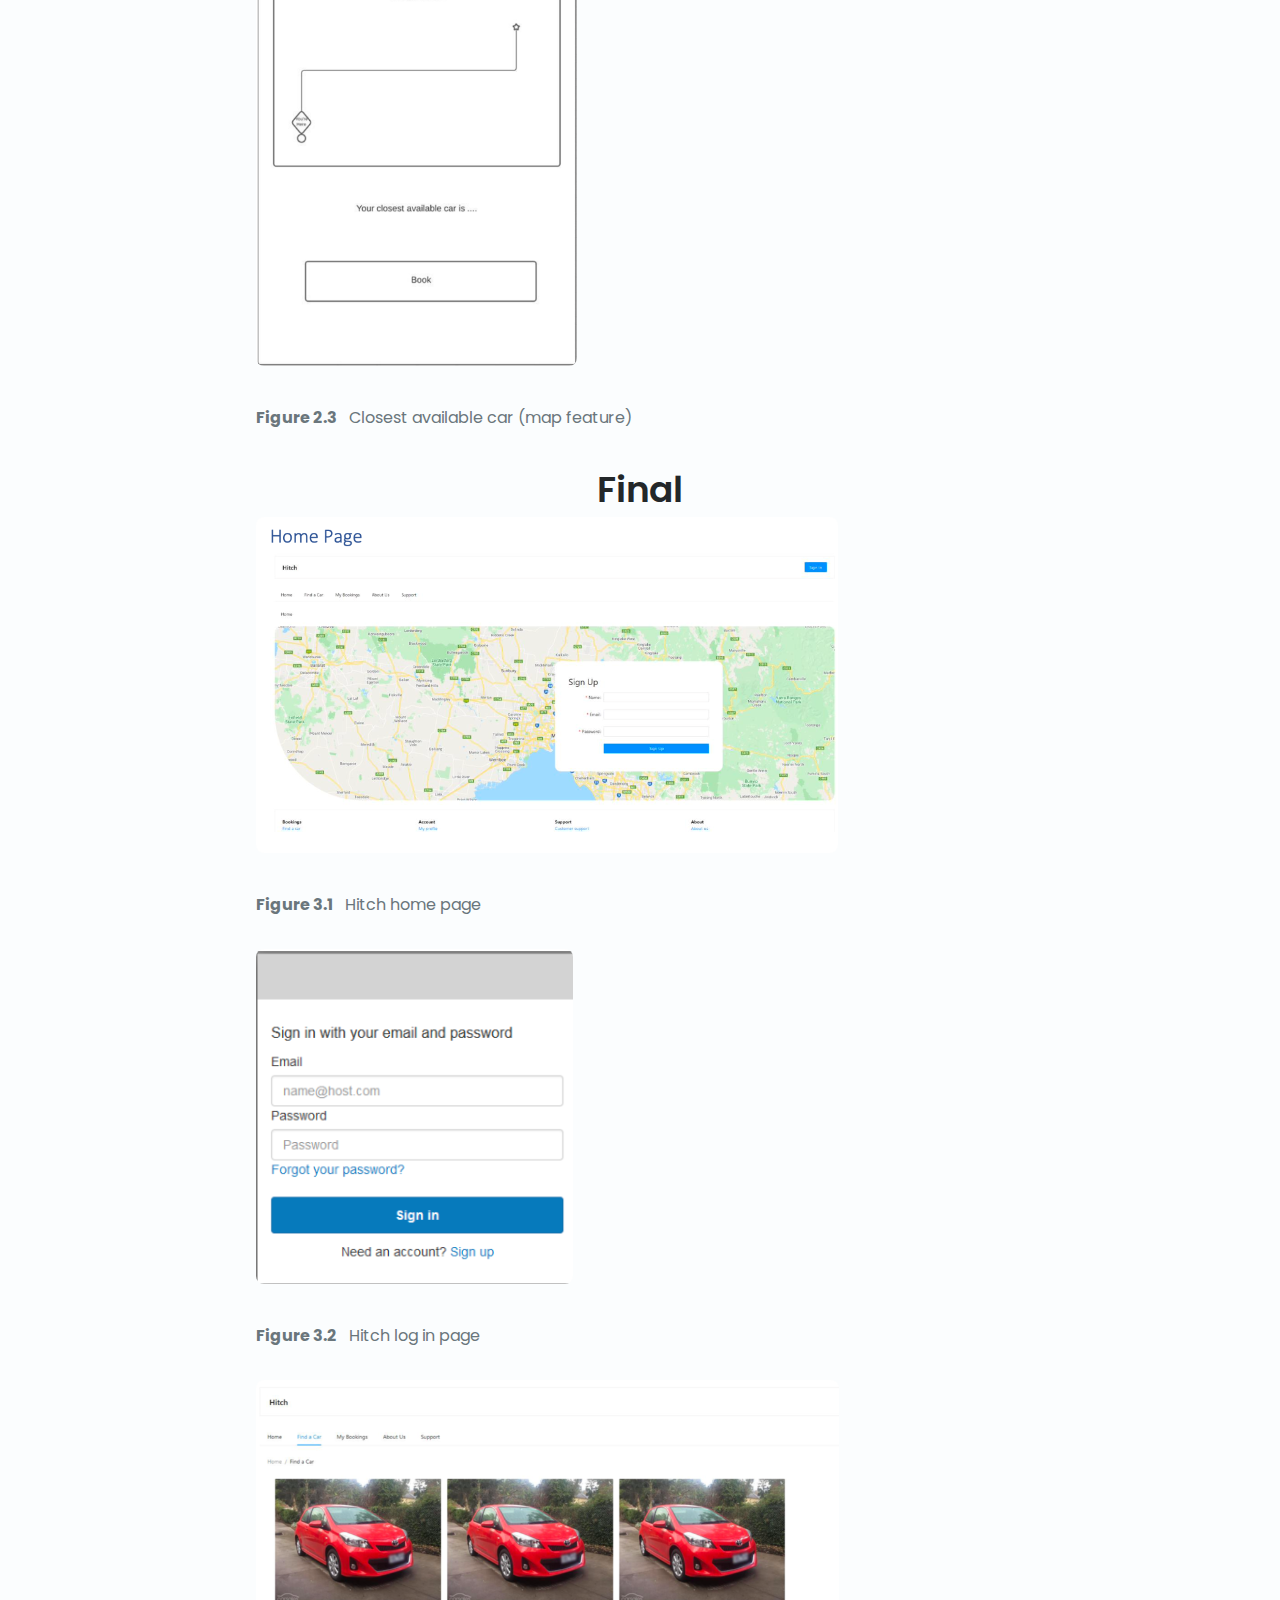
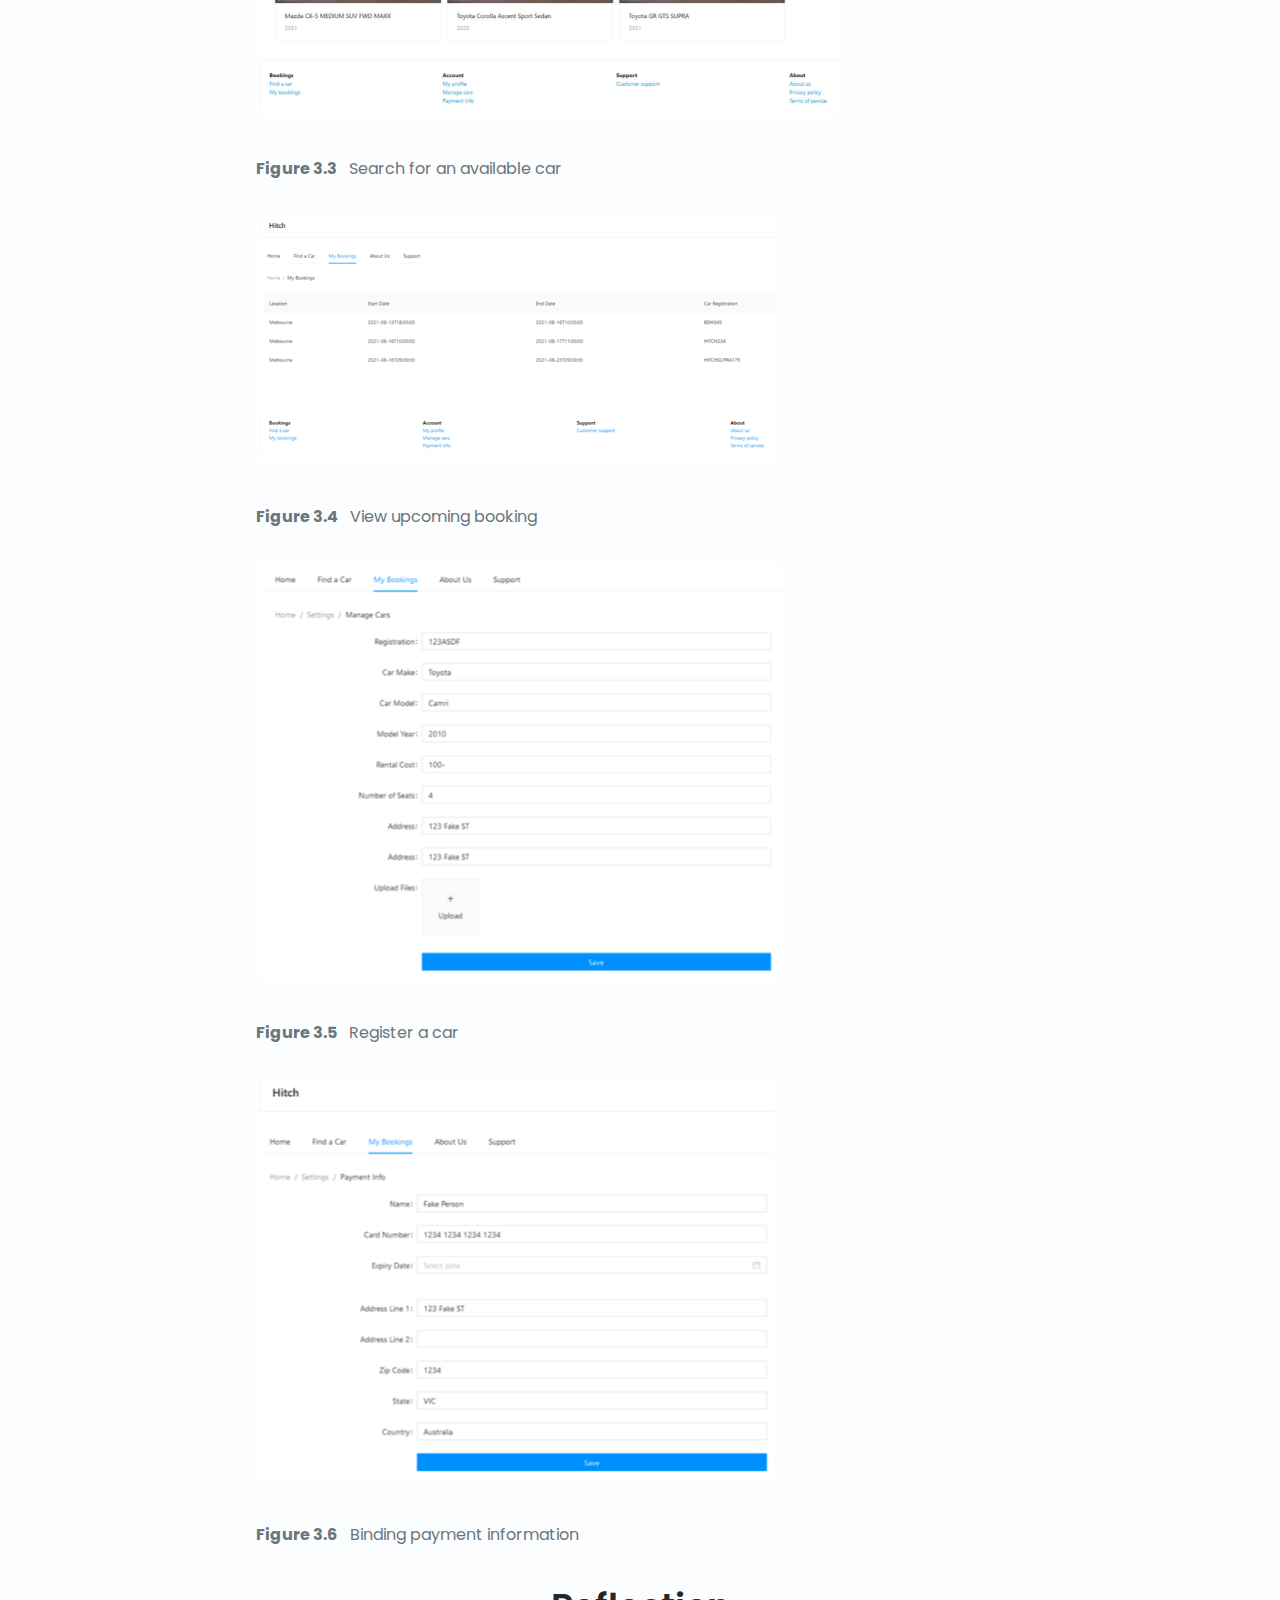
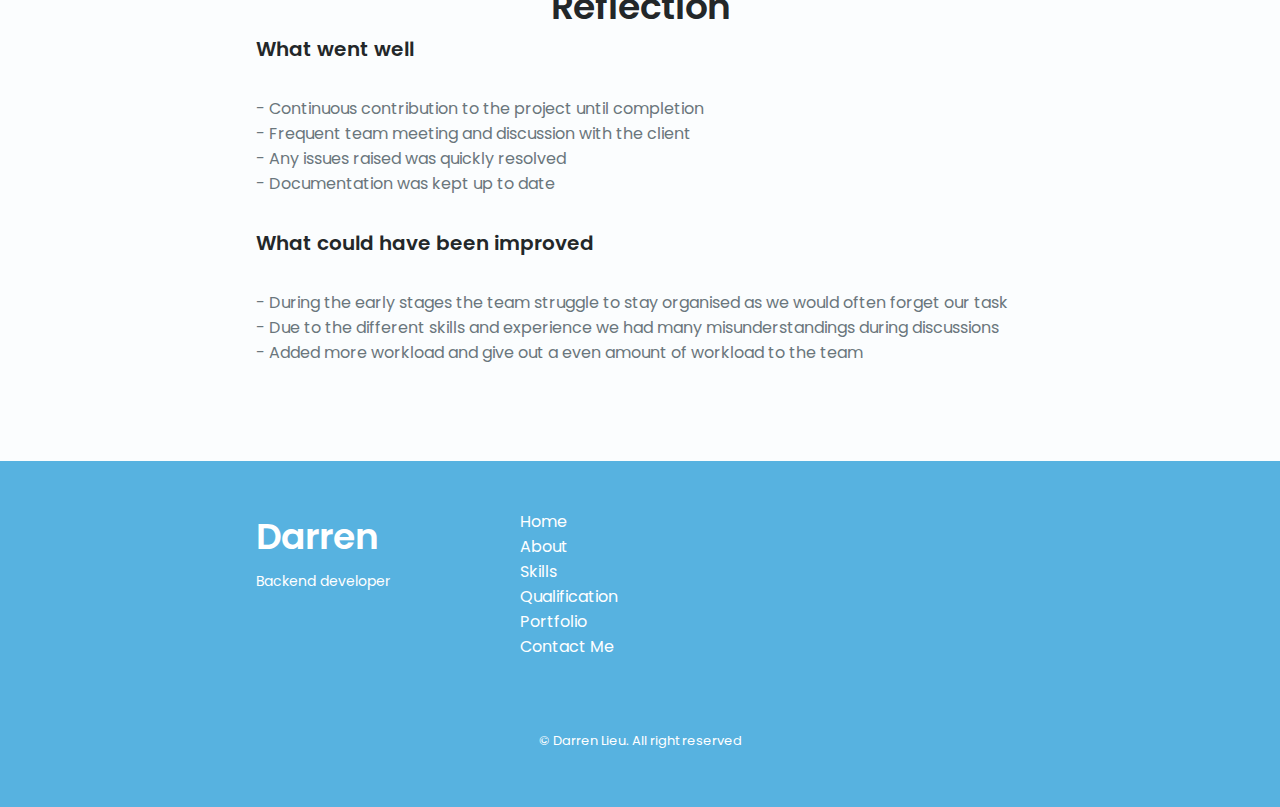
==== commit 3422a512: "Added css to project" ====
--- a/Hitch.html
+++ b/Hitch.html
@@ -77,56 +77,38 @@
         <main class="main">
             <!--==================== Title ====================-->
             <section class="overview section" id="overview">
-                <div>
-                    <h1>Hitch</h1>
+                <div class="project__container container grid">
+                    <h1 class="project__title">Hitch</h1>
 
                     <div>
-                        <h3>Project overview</h3>
-
-                        <h4>Design problem</h4>
-                        <p>
+                        <h3 class="section__title">Project overview</h3>
+
+                        <h3 class="sub__heading">Design problem</h3>
+                        <p class="project__description">
                             The aim of the project is to develop a car sharing service that will allow users to place their
                             cars on the market and allow consumers to rent their cars for the advertised price. The project
                             aims to alleviate the high cost of renting cars from car rental companies and offers an
                             alternative option that will also allow those who have a car but seldom use it, to make a profit.
-
-                            The main objectives that the project team will attempt to meet are to produce a car sharing
-                            platform that has a well designed UI, suitable functionality for the users to use as well as an
-                            efficient and rigid product to ensure the customer can enjoy a speedy service that is available
-                            all the time. Maintainability of the system is also important to make sure that the system will
-                            be easily updatable without massively changing core system components that might affect
-                            how the system functions as well as introducing bugs.
-
-                            Hitch is an innovative idea that stems from very successful platforms such as Uber, a taxi
-                            ordering mobile application or AirBnb, a house rental web application. Our team was inspired
-                            by their innovative design to help the global population to efficiently provide to their target
-                            audience. As Hitch is a platform that is similar to a car rental company, it will be widely
-                            popular to tourists and adventurous people that like road tripping without the worries of
-                            damaging their car. A key factor to sponsor Hitch is due to the fact that covid has prevented
-                            traveling in many states thus once the pandemic crisis are over people will be looking for
-                            traveling opportunities, where the demand for a travel car would be inconceivable. Thus, Hitch
-                            would come into place to resolve their problem. Furthermore, Hitch will be designed with the
-                            mindset of potential growth and become mainstream in a global market.
-                        </p>
-
-                        <h4>Design approach</h4>
-                        <p>
+                        </p>
+
+                        <h3 class="sub__heading">Design approach</h3>
+                        <p class="project__description">
                             The group will be delivering the project following Agile and Scrum methodology.
                             This methodology encompasses teams to learn through experience, reflect and make 
                             continuous improvements. Which for us students is the most important aspect as any
                              skills we can pick up will be a great asset in our careers as a developer.
                         </p>
 
-                        <h4>Team</h4>
+                        <h3 class="sub__heading">Team</h3>
                         <p>The project consisted of a team of 5 members:</p>
-                        <ul>
+                        <ul class="project__description">
                             <li>-&nbsp;One member focused on frontend designed</li>
                             <li>-&nbsp;Three members were assigned backend role</li>
                             <li>-&nbsp;One member was assigned to unit testing</li>
                         </ul>
 
-                        <h4>Role</h4>
-                        <p>
+                        <h3 class="sub__heading">Role</h3>
+                        <p class="project__description">
                             I was appointed project leader and scrum master for this project.
                              My task consisted of overseeing the team’s progress and planning 
                              accordingly to ensure our project met the deadline. Furthermore,  
@@ -135,8 +117,8 @@
                               team, my main role was to implement cloud services from amazon web service to our project.
                         </p>
 
-                        <h4>Tools</h4>
-                        <ul>
+                        <h3 class="sub__heading">Tools</h3>
+                        <ul class="project__description">
                             <li>-&nbsp;Trello</li>
                             <li>-&nbsp;Github</li>
                             <li>-&nbsp;Google drive</li>
@@ -145,16 +127,16 @@
                             <li>-&nbsp;MySQL</li>
                         </ul>
 
-                        <h4>Stakeholders and end user</h4>
-                        <p>
+                        <h3 class="sub__heading">Stakeholders and end user</h3>
+                        <p class="project__description">
                             The team determined the project's stakeholder and end user before the development
                              of the project. As we found it crucial to understand our target audience to achieve a
                               user-centered design project. As our project is a car sharing service targeting the tourism demographic,
                                it was required for the application to have a secured payment system and a gps location service functionality. 
                         </p>
 
-                        <h4>User stories</h4>
-                        <p>
+                        <h3 class="sub__heading">User stories</h3>
+                        <p class="project__description">
                             As this project follows agile methodology, we created user stories to aid in the development of our project.
                              We created a trello board to add our product backlog and sprint backlog. It was beneficial for the group to create 
                              user stories before the development phase as it painted the picture on what functionality we are creating. Furthermore, 
@@ -162,96 +144,96 @@
                              avoid wasting time and failing to meet the deadline. 
                         </p>
 
-                        <img src="assets/img/Hitch/Hitch_trello.png">
-
-                        <h4>System architecture</h4>
-                        <img src="assets/img/Hitch/Hitch_system_architecture.png">
+                        <img class="project__img" src="assets/img/Hitch/Hitch_trello.png">
+
+                        <h3 class="sub__heading">System architecture</h3>
+                        <img class="project__img" src="assets/img/Hitch/Hitch_system_architecture.png">
                         
-                        <h4>User flow [Task flow]</h4>
-
-                        <p>
+                        <h3 class="sub__heading">User flow [Task flow]</h3>
+
+                        <p class="project__description">
                             A user flow, specifically the task flow was created to depict how a single task
                              is performed by the user. This allows the team to visualise the process of how 
                              the user interacts with our functionality. This also ensures our functionality is
                               implemented fully by cross checking with our diagram to see if the task flow matches.  
                         </p>
 
-                        <img src="assets/img/Hitch/Hitch_user_flow_1.png">
-                        <p><b>Figure 1.1</b> &nbsp; Create a user/ login</p>
-
-                        <img src="assets/img/Hitch/Hitch_user_flow_2.png">
-                        <p><b>Figure 1.2</b> &nbsp; Add a car</p>
-
-                        <img src="assets/img/Hitch/Hitch_user_flow_3.png">
-                        <p><b>Figure 1.3</b> &nbsp; Make a booking</p>
-
-                        <h4>Entity relationship diagram</h4>
-                        <p>
+                        <img class="project__img" src="assets/img/Hitch/Hitch_user_flow_1.png">
+                        <p class="project__description"><b>Figure 1.1</b> &nbsp; Create a user/ login</p>
+
+                        <img class="project__img" src="assets/img/Hitch/Hitch_user_flow_2.png">
+                        <p class="project__description"><b>Figure 1.2</b> &nbsp; Add a car</p>
+
+                        <img class="project__img" src="assets/img/Hitch/Hitch_user_flow_3.png">
+                        <p class="project__description"><b>Figure 1.3</b> &nbsp; Make a booking</p>
+
+                        <h3 class="sub__heading">Entity relationship diagram</h3>
+                        <p class="project__description">
                             Our team created an entity relationship diagram to provide 
                             a visual representation of our data objects. This diagram aided us in 
                             converting our model into a hierarchical data within the database.
                         </p>
 
-                        <img src="assets/img/Hitch/Hitch_ER_model.png">
-
-                        <h4>User acceptance test</h4>
-                        <p>
+                        <img class="project__img" src="assets/img/Hitch/Hitch_ER_model.png">
+
+                        <h3 class="sub__heading">User acceptance test</h3>
+                        <p class="project__description">
                             User acceptance test was written to help improve our software quality. 
                             Furthermore, it is a fast and cheap way to test the usability and functionality 
                             of our project, allowing us to discover issues early on. On the other hand it can 
                             also provide feedback on additional improvement to our software.
                         </p>
 
-                        <img src="assets/img/Hitch/Hitch_acceptance_test.png">
+                        <img class="project__img" src="assets/img/Hitch/Hitch_acceptance_test.png">
                         
-                        <h4>Wireframe</h4>
-                        <p>
+                        <h3 class="sub__heading">Wireframe</h3>
+                        <p class="project__description">
                             Wireframe was generated for our functionality for this project before implementation, 
                             to provide a clear visual structure of our project. What’s more it clarifies the features
                              of the interface, to provide a better usability experience and help refine our design process.
                         </p>
 
-                        <img src="assets/img/Hitch/Hitch_wireframe_1.png">
-                        <p><b>Figure 2.1</b> &nbsp; Booking a car</p>
-
-                        <img src="assets/img/Hitch/Hitch_wireframe_2.png">
-                        <p><b>Figure 2.2</b> &nbsp; Login page</p>
-
-                        <img src="assets/img/Hitch/Hitch_wireframe_3.png">
-                        <p><b>Figure 2.3</b> &nbsp; Closest available car (map feature)</p>
-
-                        <h3>Final</h3>
-
-                        <img src="assets/img/Hitch/Hitch_final_1.png">
-                        <p><b>Figure 3.1</b> &nbsp; Hitch home page </p>
-
-                        <img src="assets/img/Hitch/Hitch_final_2.png">
-                        <p><b>Figure 3.2</b> &nbsp; Hitch log in page</p>
-
-                        <img src="assets/img/Hitch/Hitch_final_3.png">
-                        <p><b>Figure 3.3</b> &nbsp; Search for an available car</p>
-
-                        <img src="assets/img/Hitch/Hitch_final_4.png">
-                        <p><b>Figure 3.4</b> &nbsp; View upcoming booking</p>
-
-                        <img src="assets/img/Hitch/Hitch_final_5.png">
-                        <p><b>Figure 3.5</b> &nbsp; Register a car</p>
-
-                        <img src="assets/img/Hitch/Hitch_final_6.png">
-                        <p><b>Figure 3.6</b> &nbsp; Binding payment information</p>
-
-                        <h3>Reflection</h3>
-
-                        <h4>What went well</h4>
-                        <ul>
+                        <img class="project__img" src="assets/img/Hitch/Hitch_wireframe_1.png">
+                        <p class="project__description"><b>Figure 2.1</b> &nbsp; Booking a car</p>
+
+                        <img class="project__img" src="assets/img/Hitch/Hitch_wireframe_2.png">
+                        <p class="project__description"><b>Figure 2.2</b> &nbsp; Login page</p>
+
+                        <img class="project__img" src="assets/img/Hitch/Hitch_wireframe_3.png">
+                        <p class="project__description"><b>Figure 2.3</b> &nbsp; Closest available car (map feature)</p>
+
+                        <h3 class="section__title">Final</h3>
+
+                        <img class="project__img" src="assets/img/Hitch/Hitch_final_1.png">
+                        <p class="project__description"><b>Figure 3.1</b> &nbsp; Hitch home page </p>
+
+                        <img class="project__img" src="assets/img/Hitch/Hitch_final_2.png">
+                        <p class="project__description"><b>Figure 3.2</b> &nbsp; Hitch log in page</p>
+
+                        <img class="project__img" src="assets/img/Hitch/Hitch_final_3.png">
+                        <p class="project__description"><b>Figure 3.3</b> &nbsp; Search for an available car</p>
+
+                        <img class="project__img" src="assets/img/Hitch/Hitch_final_4.png">
+                        <p class="project__description"><b>Figure 3.4</b> &nbsp; View upcoming booking</p>
+
+                        <img class="project__img" src="assets/img/Hitch/Hitch_final_5.png">
+                        <p class="project__description"><b>Figure 3.5</b> &nbsp; Register a car</p>
+
+                        <img class="project__img" src="assets/img/Hitch/Hitch_final_6.png">
+                        <p class="project__description"><b>Figure 3.6</b> &nbsp; Binding payment information</p>
+
+                        <h3 class="section__title">Reflection</h3>
+
+                        <h3 class="sub__heading">What went well</h3>
+                        <ul class="project__description">
                             <li>-&nbsp;Continuous contribution to the project until completion </li>
                             <li>-&nbsp;Frequent team meeting and discussion with the client</li>
                             <li>-&nbsp;Any issues raised was quickly resolved </li>
                             <li>-&nbsp;Documentation was kept up to date</li>
                         </ul>
 
-                        <h4>What could have been improved</h4>
-                        <ul>
+                        <h3 class="sub__heading">What could have been improved</h3>
+                        <ul class="project__description">
                             <li>-&nbsp;During the early stages the team struggle to stay organised as we would often forget our task </li>
                             <li>-&nbsp;Due to the different skills and experience we had many misunderstandings during discussions</li>
                             <li>-&nbsp;Added more workload and give out a even amount of workload to the team</li>
--- a/assets/css/styles.css
+++ b/assets/css/styles.css
@@ -715,6 +715,43 @@
 ::-webkit-scrollbar-thumb:hover{
   background-color: var(--text-color-light);
 }
+
+
+
+/*========== Project ==========*/
+
+.project__title{
+  text-align: center;
+  font-size: var(--big-font-size);
+  margin-bottom: var(--mb-2);
+}
+
+.sub__heading{
+  font-size: var(--h3-font-size);
+  margin-bottom: var(--mb-2);
+}
+
+.project__container{
+  gap: 1rem;
+}
+
+.project__description {
+  margin-bottom: var(--mb-2);
+}
+
+.project__img{
+  border-radius: 0.5rem;
+  justify-self: center;
+  align-self: center;
+  margin-bottom: var(--mb-2);
+}
+
+.project_api {
+  text-align: left;
+  white-space: pre-line;
+  margin-bottom: var(--mb-2);
+}
+
 /*==================== MEDIA QUERIES ====================*/
 /* For small devices */
 @media screen and (max-width: 350px){
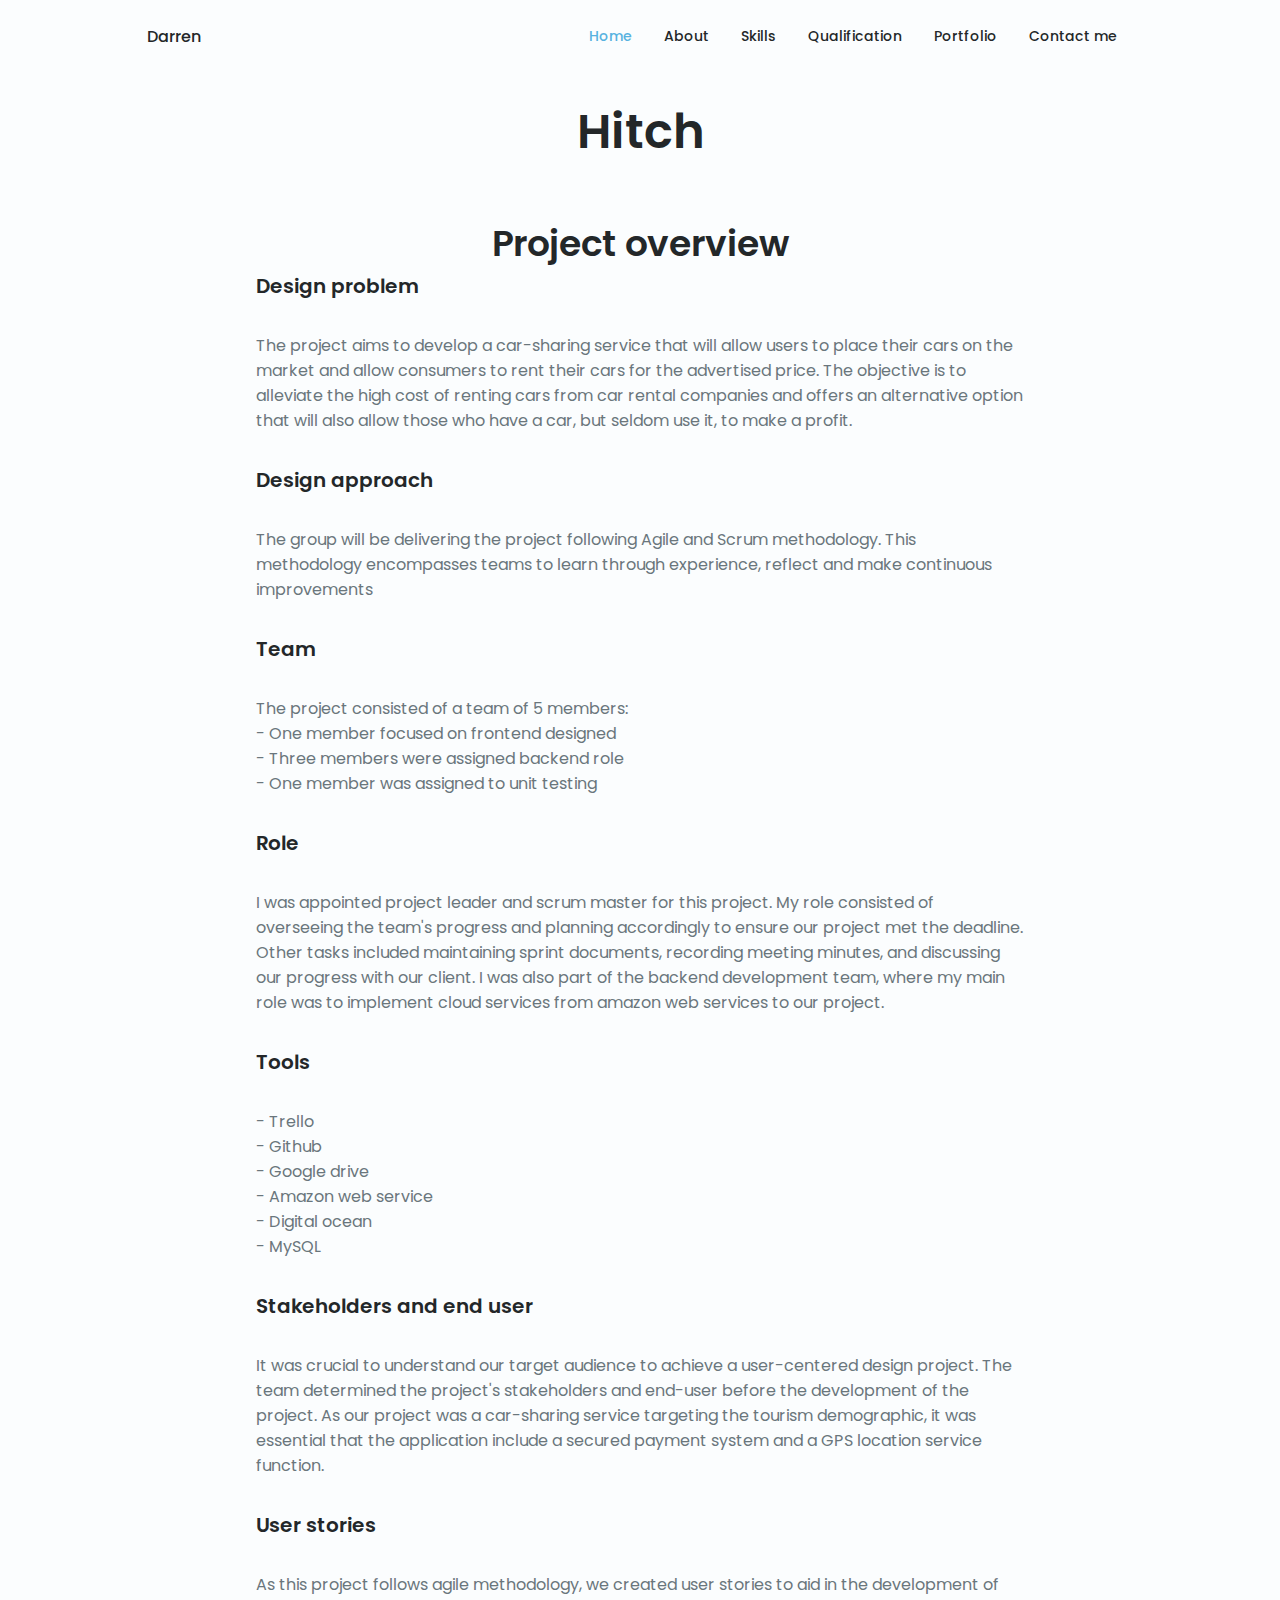
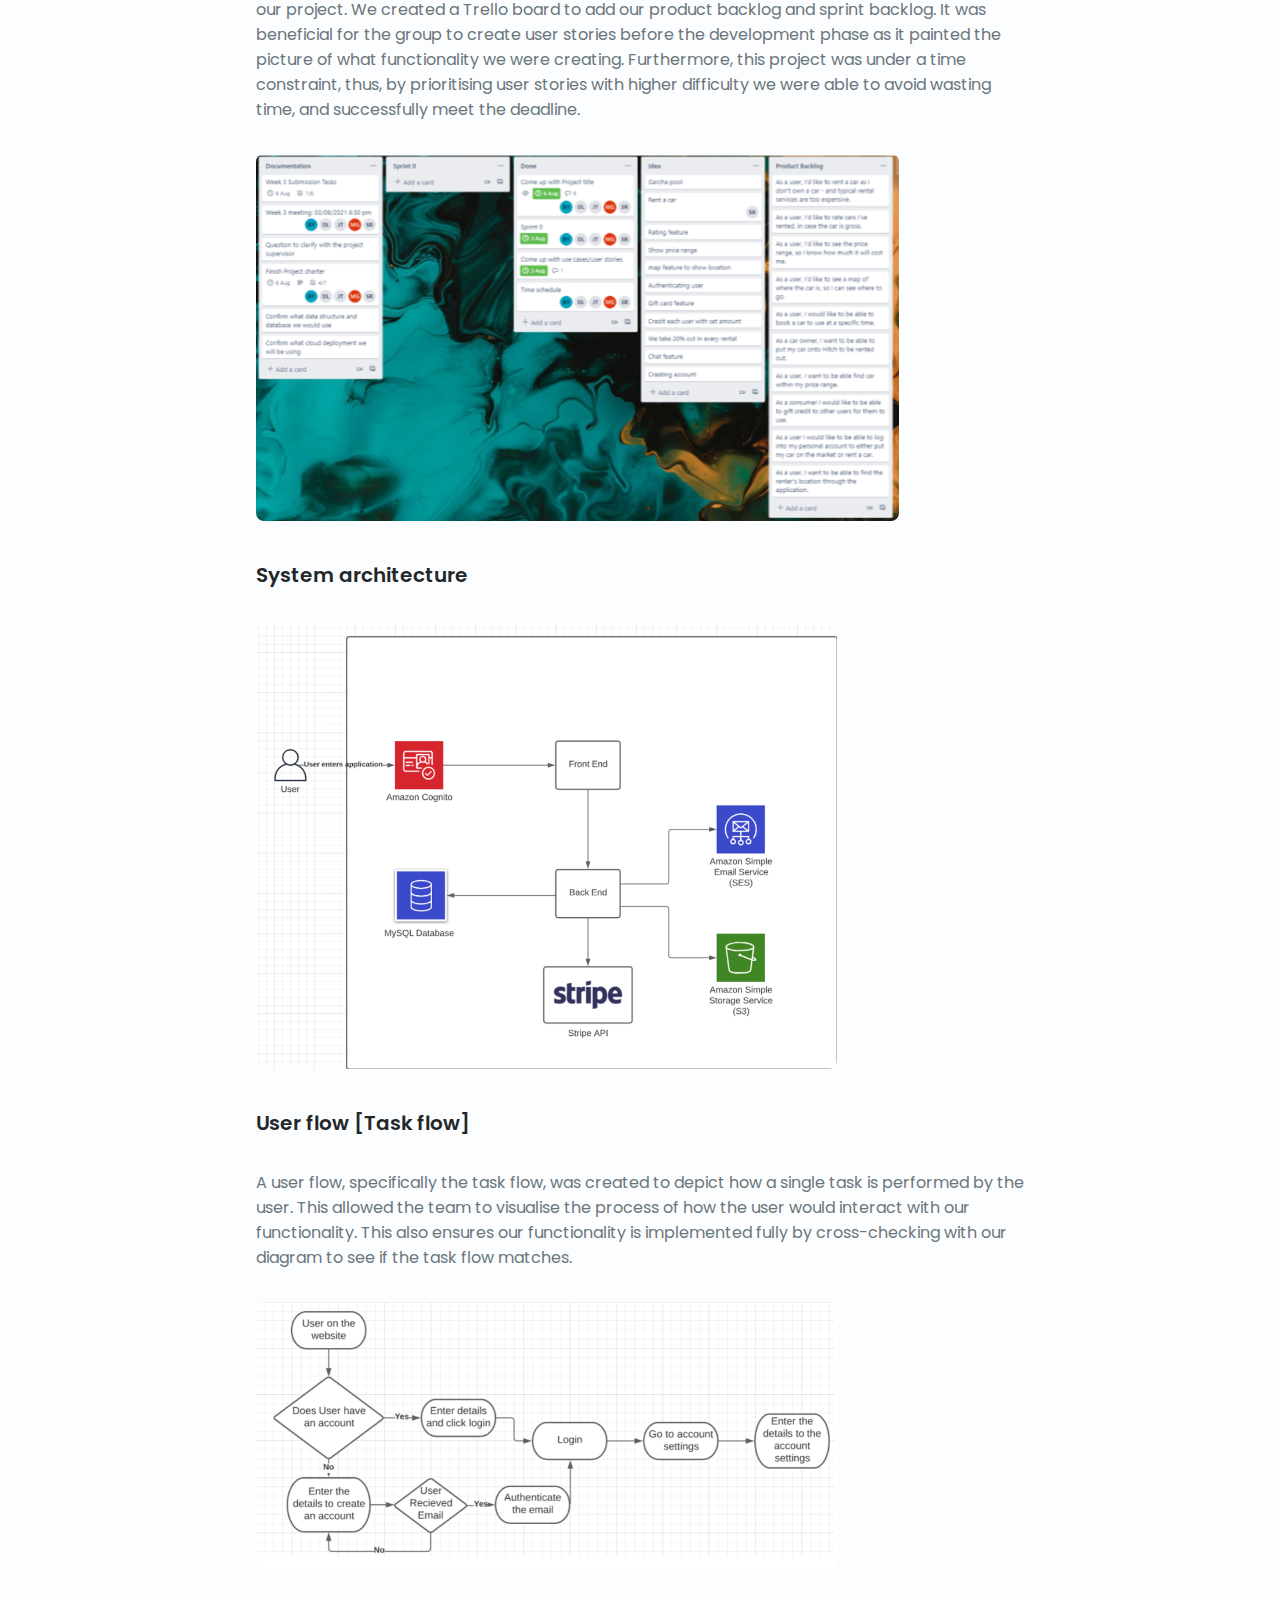
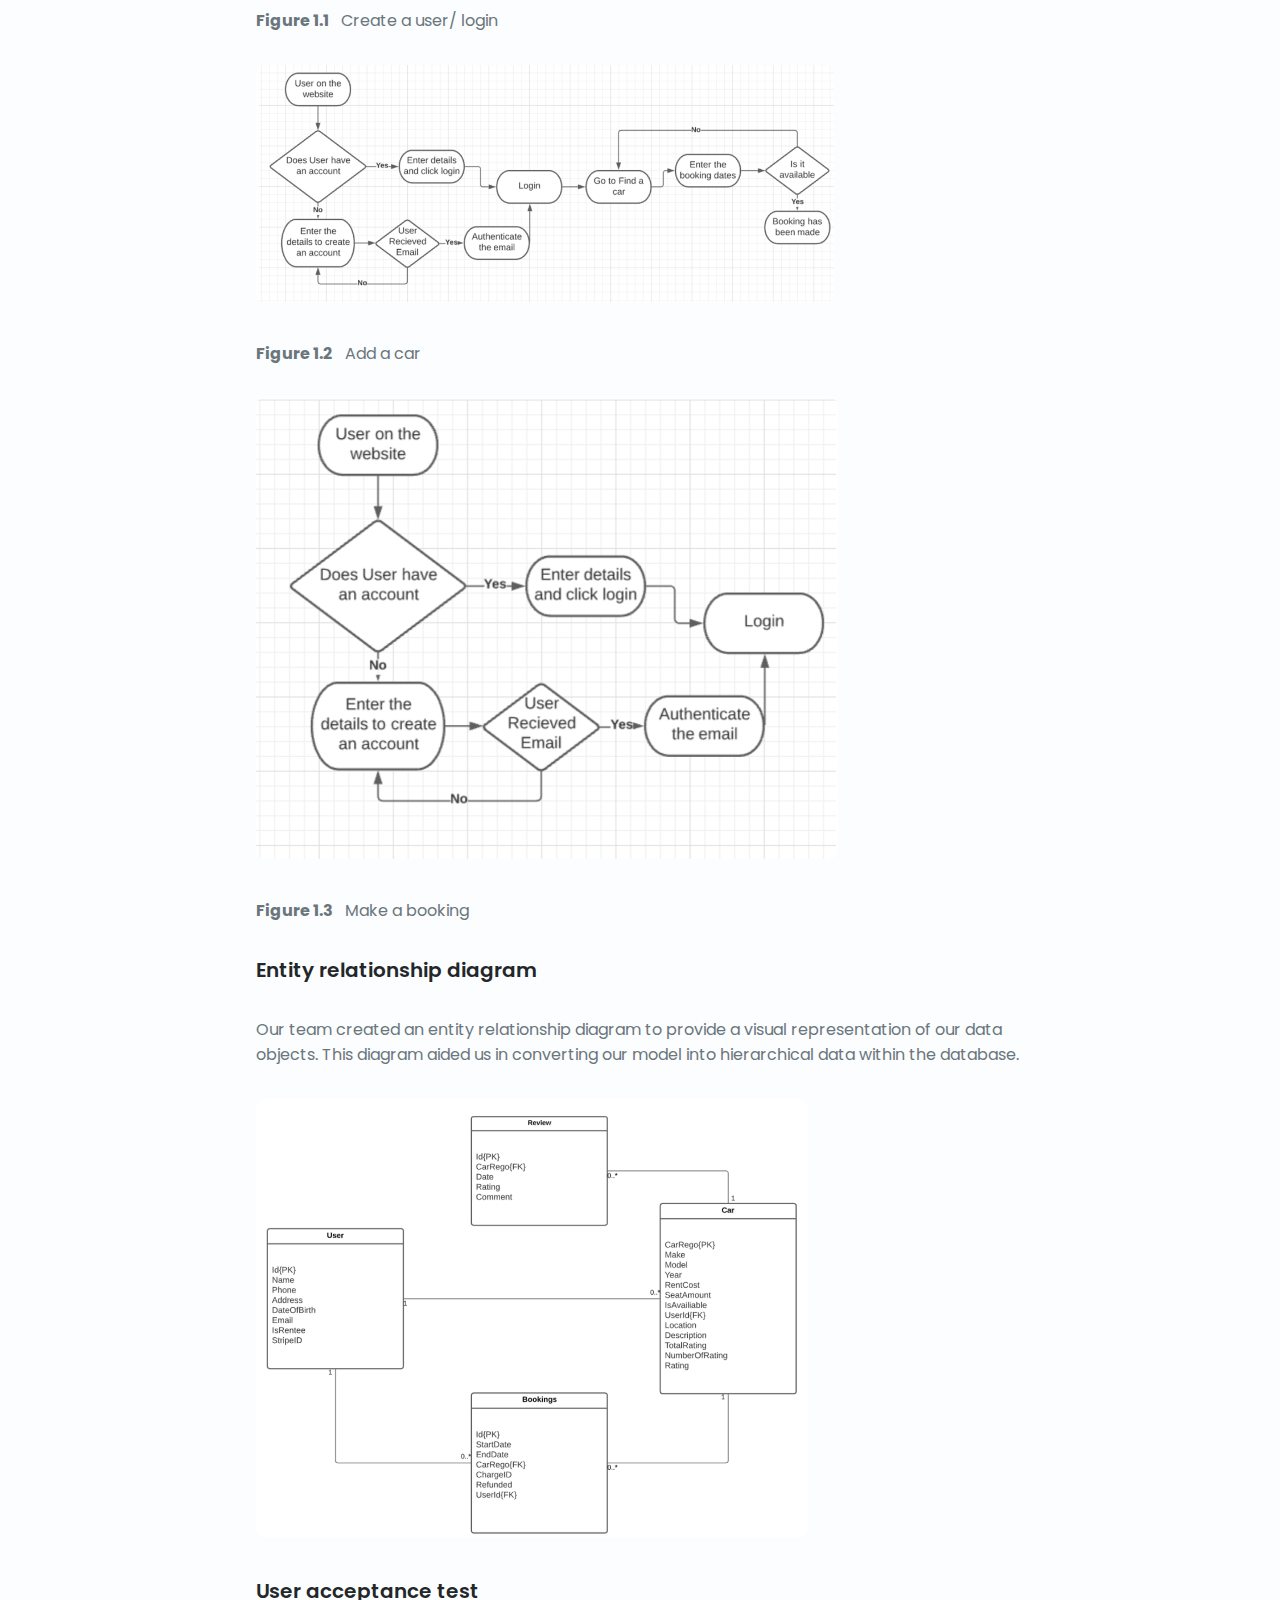
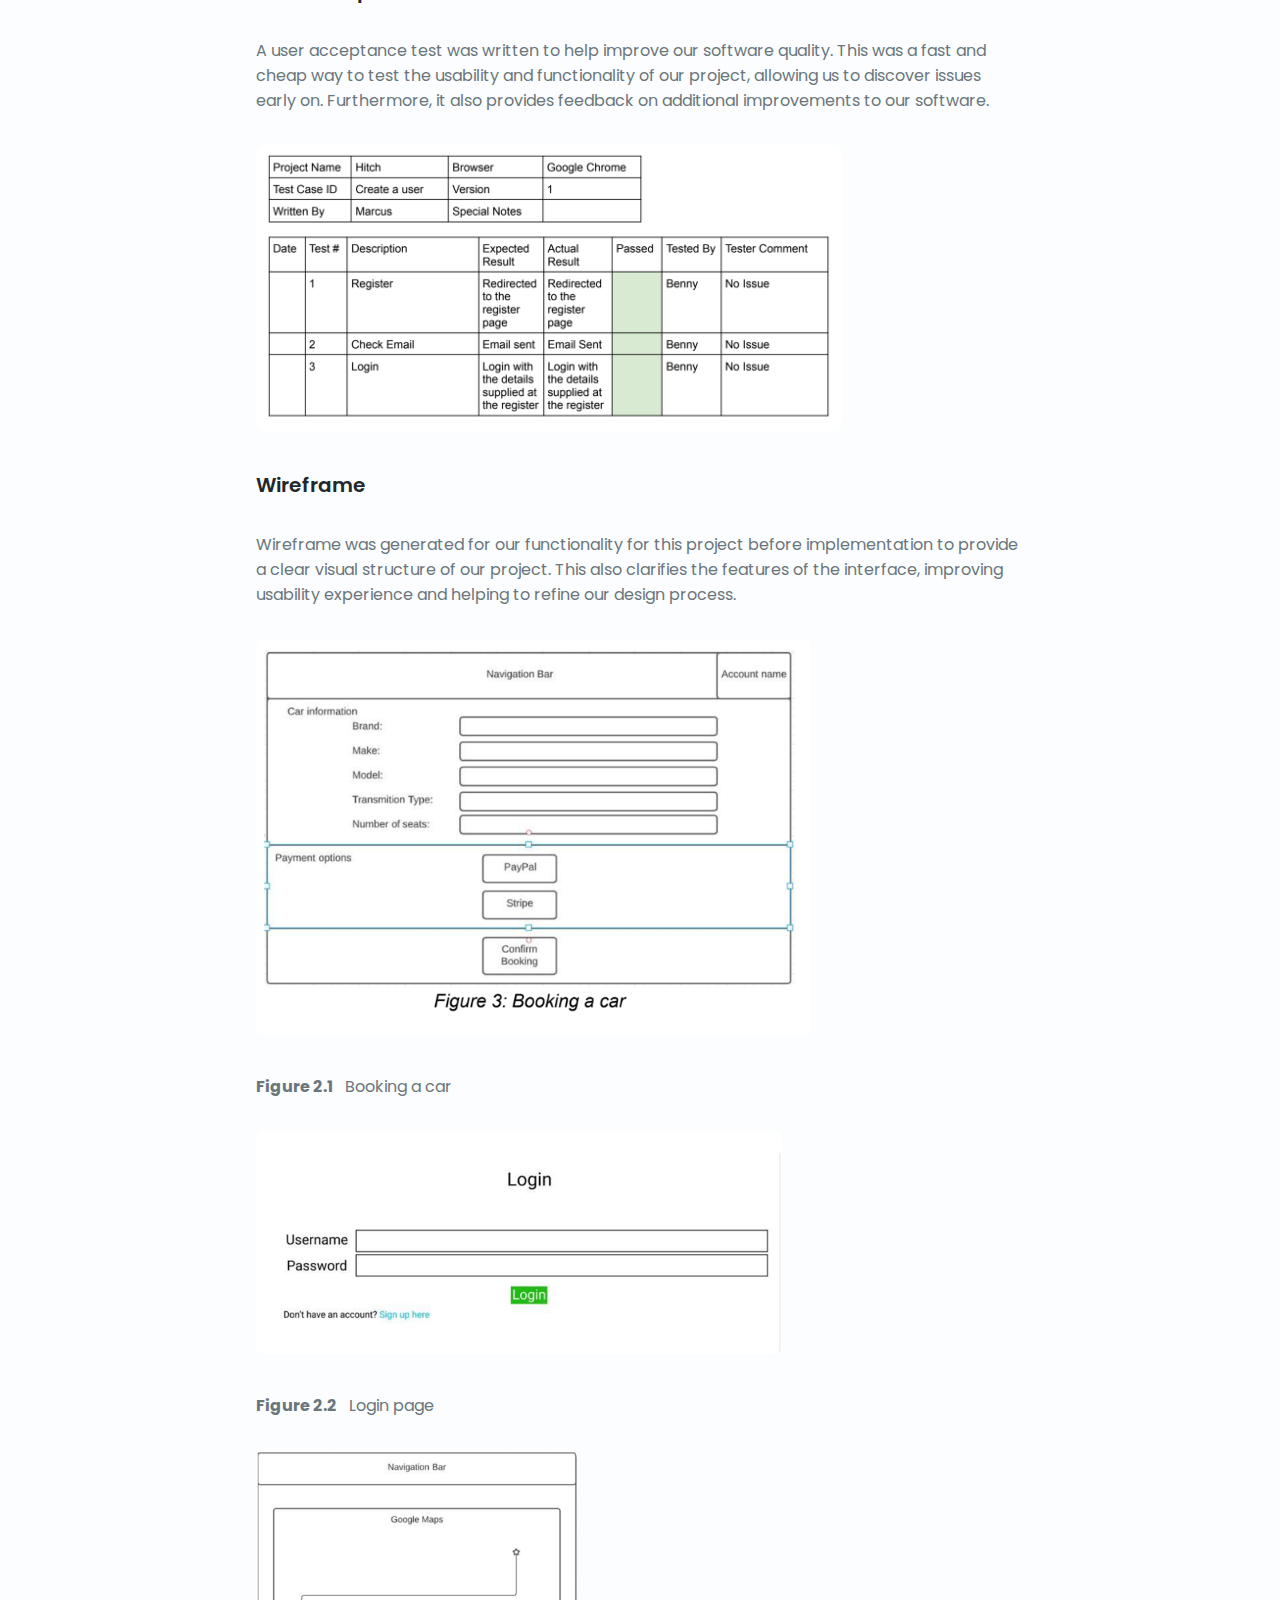
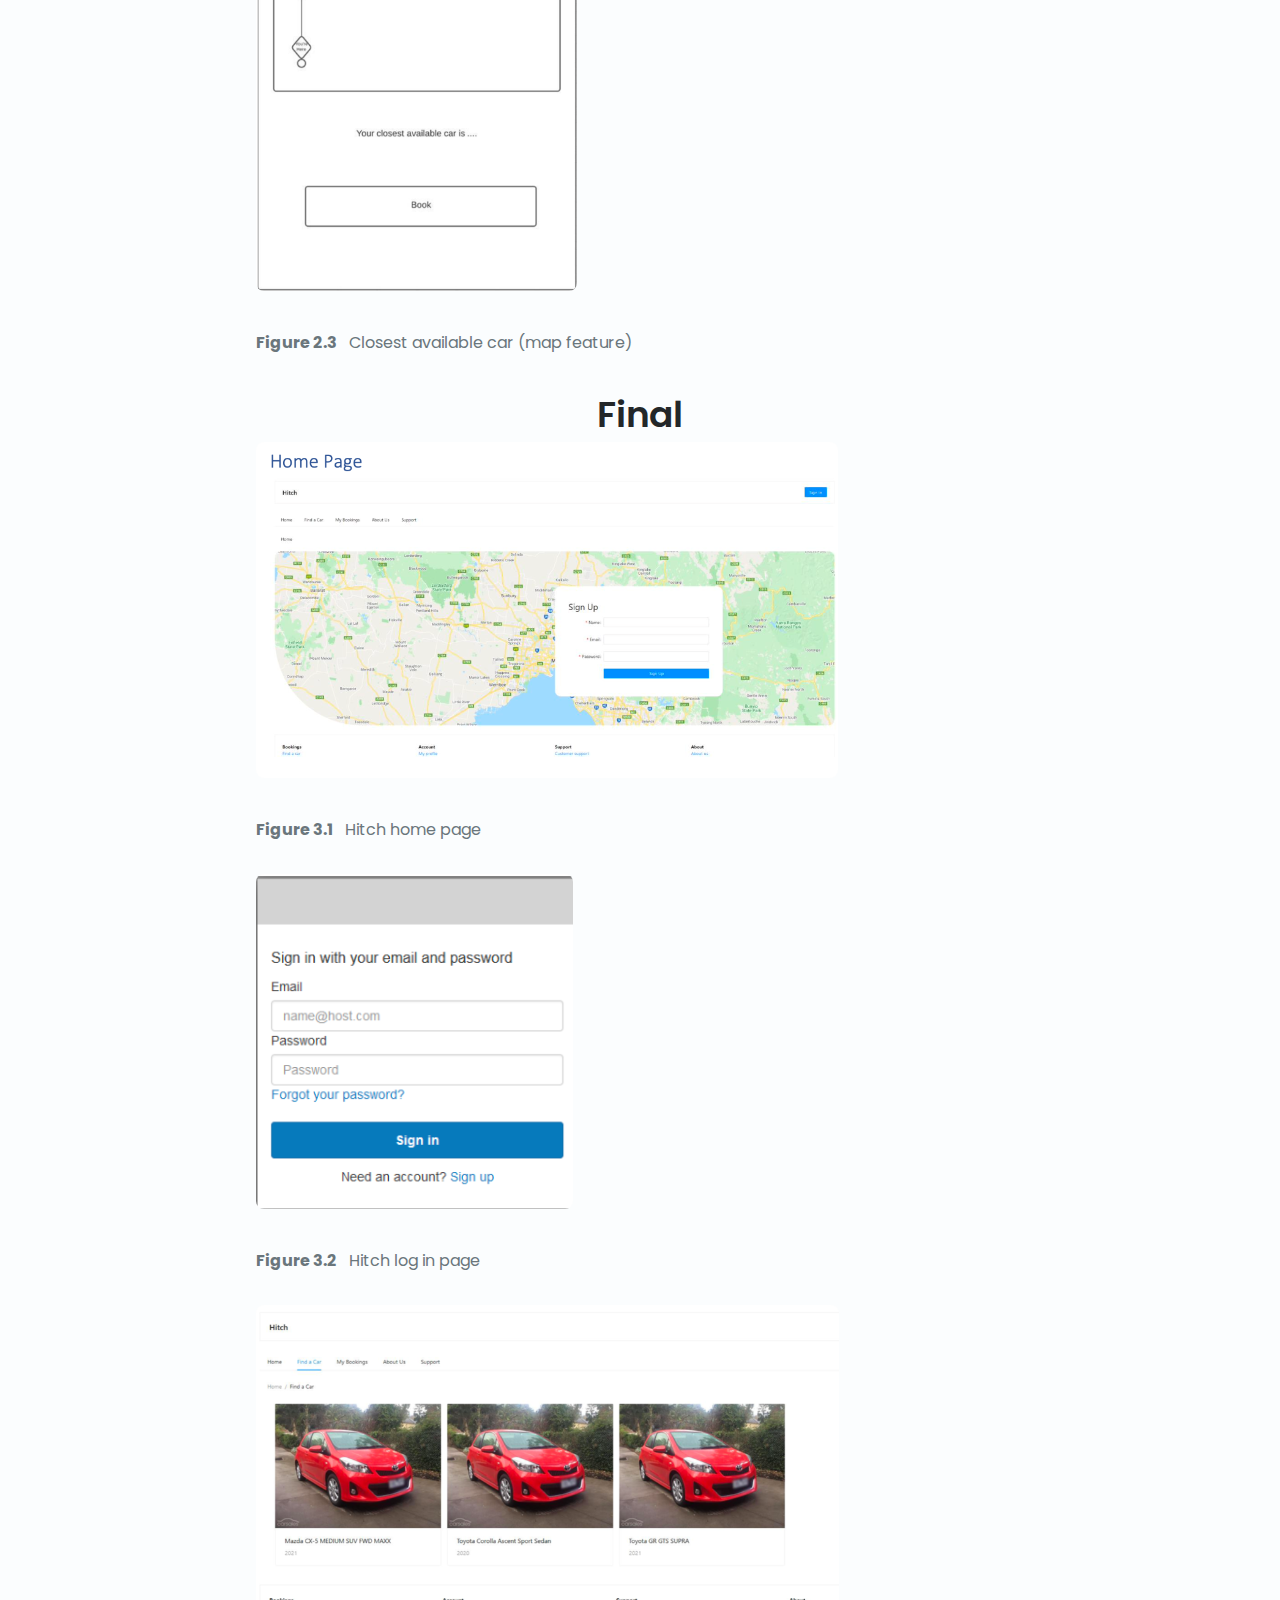
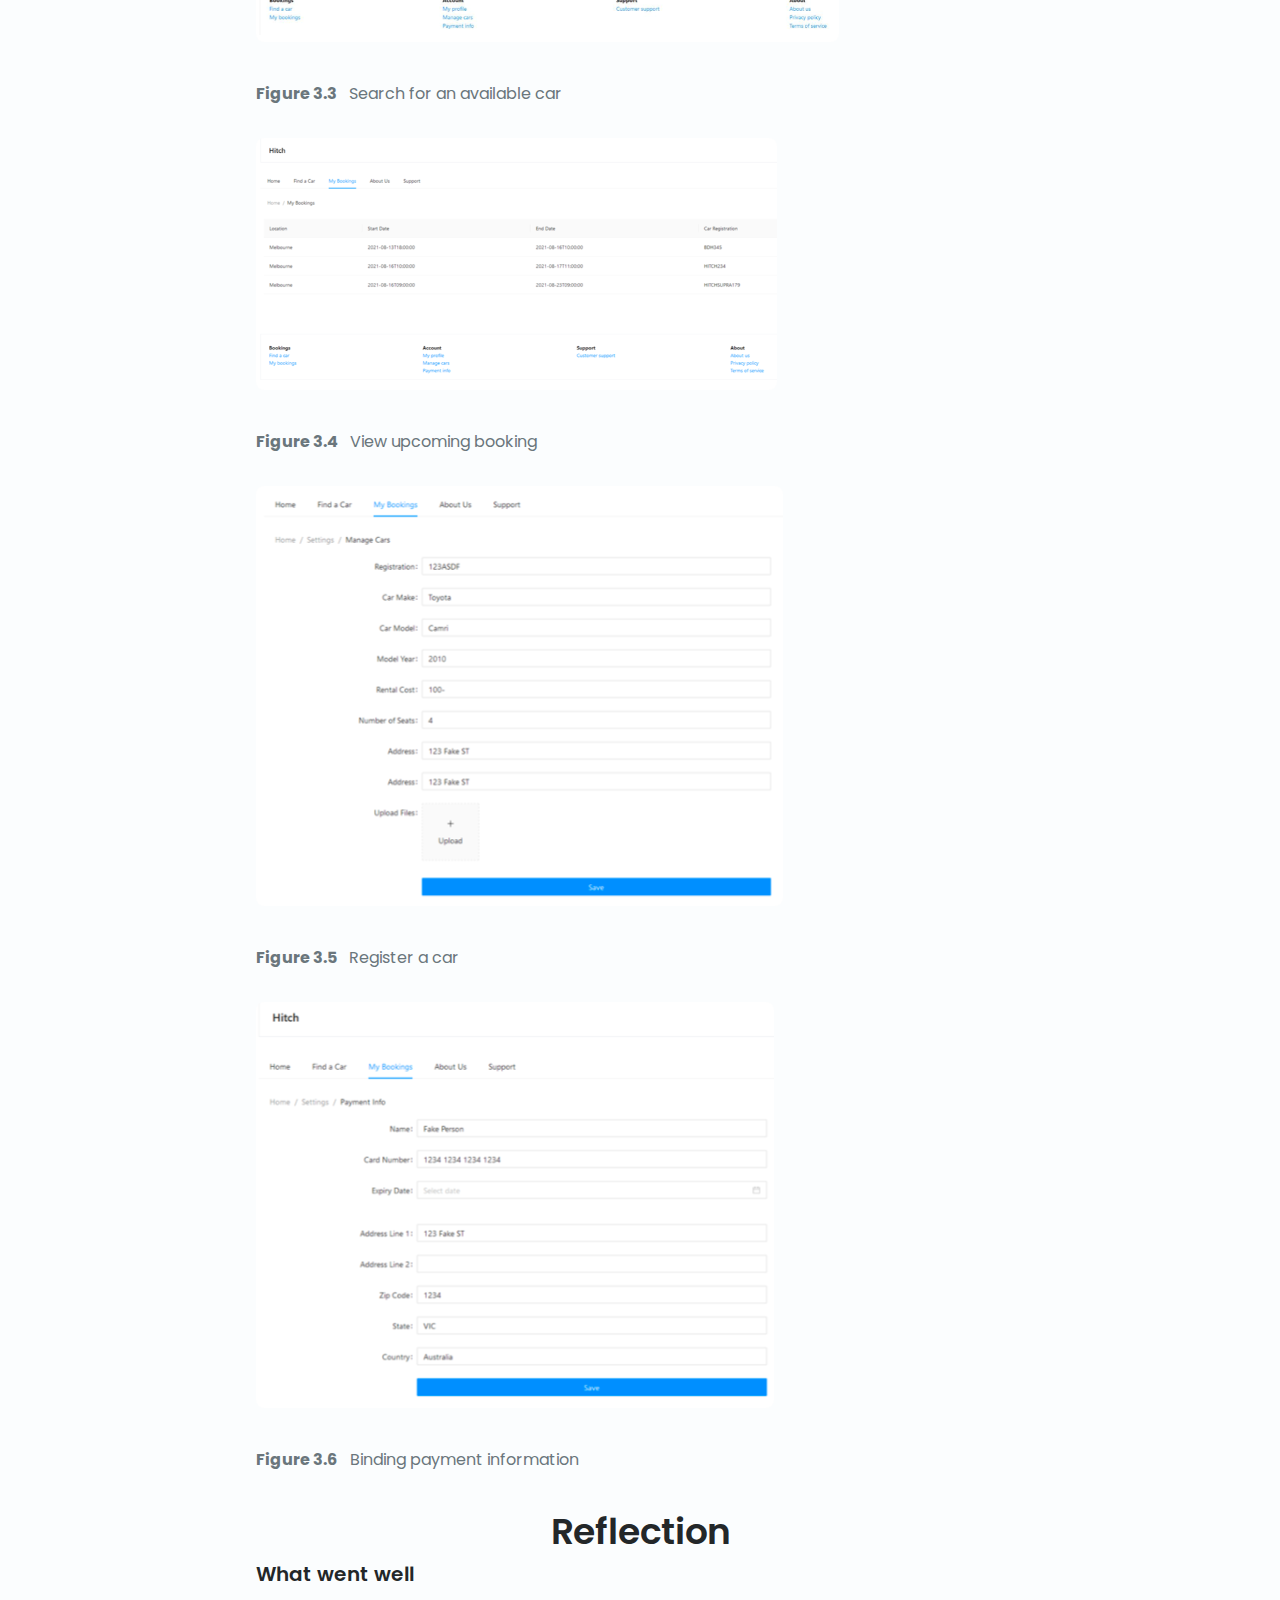
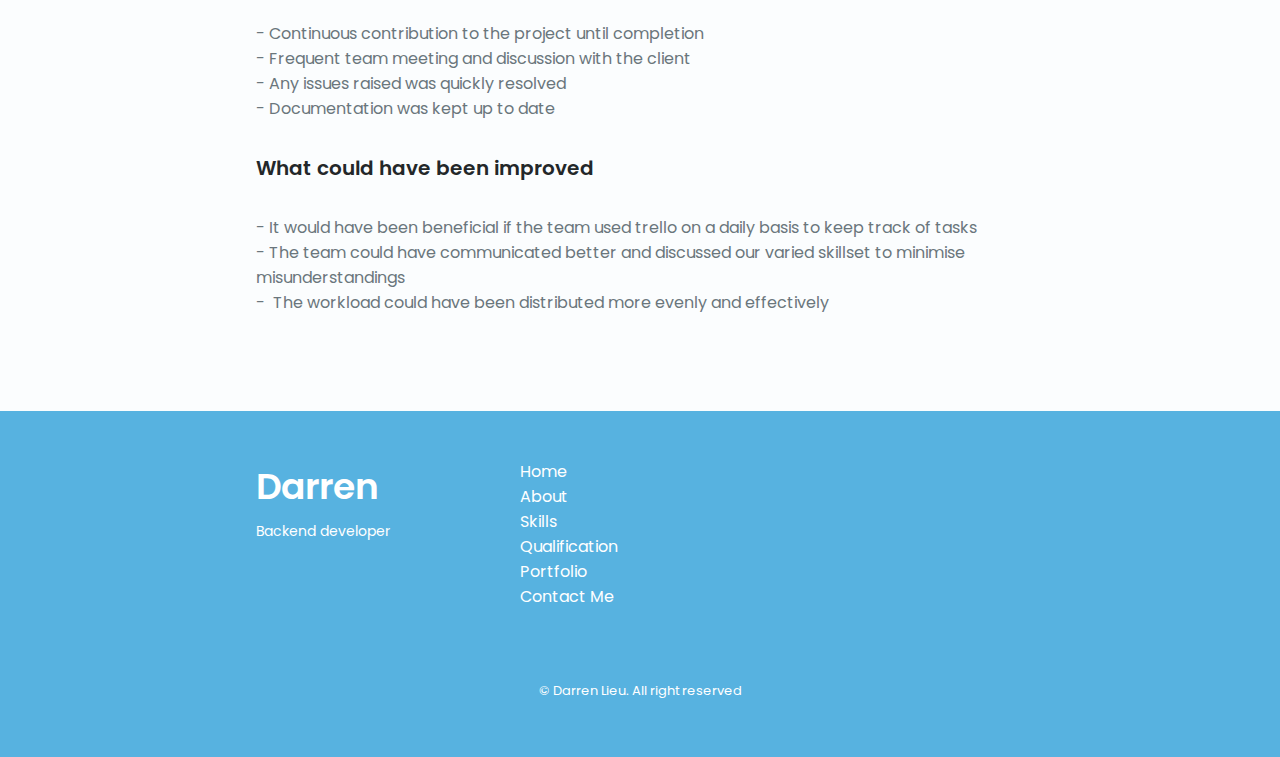
==== commit 7e573884: "Edit update" ====
--- a/Hitch.html
+++ b/Hitch.html
@@ -85,18 +85,18 @@
 
                         <h3 class="sub__heading">Design problem</h3>
                         <p class="project__description">
-                            The aim of the project is to develop a car sharing service that will allow users to place their
-                            cars on the market and allow consumers to rent their cars for the advertised price. The project
-                            aims to alleviate the high cost of renting cars from car rental companies and offers an
-                            alternative option that will also allow those who have a car but seldom use it, to make a profit.
+                            The project aims to develop a car-sharing service that will 
+                            allow users to place their cars on the market and allow consumers
+                            to rent their cars for the advertised price. The objective is to 
+                            alleviate the high cost of renting cars from car rental companies 
+                            and offers an alternative option that will also allow those who have
+                            a car, but seldom use it, to make a profit.
                         </p>
 
                         <h3 class="sub__heading">Design approach</h3>
                         <p class="project__description">
                             The group will be delivering the project following Agile and Scrum methodology.
-                            This methodology encompasses teams to learn through experience, reflect and make 
-                            continuous improvements. Which for us students is the most important aspect as any
-                             skills we can pick up will be a great asset in our careers as a developer.
+                             This methodology encompasses teams to learn through experience, reflect and make continuous improvements
                         </p>
 
                         <h3 class="sub__heading">Team</h3>
@@ -109,12 +109,13 @@
 
                         <h3 class="sub__heading">Role</h3>
                         <p class="project__description">
-                            I was appointed project leader and scrum master for this project.
-                             My task consisted of overseeing the team’s progress and planning 
-                             accordingly to ensure our project met the deadline. Furthermore,  
-                             maintaining sprint documents, recording meeting minutes and discussing
-                              our progress with our client. I was also part of the backend development 
-                              team, my main role was to implement cloud services from amazon web service to our project.
+                            I was appointed project leader and scrum master for this project. 
+                            My role consisted of overseeing the team's progress and planning 
+                            accordingly to ensure our project met the deadline. Other tasks included
+                             maintaining sprint documents, recording meeting minutes, and discussing 
+                             our progress with our client. I was also part of the backend development 
+                             team, where my main role was to implement cloud services from amazon web 
+                             services to our project.
                         </p>
 
                         <h3 class="sub__heading">Tools</h3>
@@ -129,19 +130,19 @@
 
                         <h3 class="sub__heading">Stakeholders and end user</h3>
                         <p class="project__description">
-                            The team determined the project's stakeholder and end user before the development
-                             of the project. As we found it crucial to understand our target audience to achieve a
-                              user-centered design project. As our project is a car sharing service targeting the tourism demographic,
-                               it was required for the application to have a secured payment system and a gps location service functionality. 
+                            It was crucial to understand our target audience to achieve a user-centered design project. 
+                            The team determined the project's stakeholders and end-user before the development of the project. 
+                            As our project was a car-sharing service targeting the tourism demographic, it was essential that the
+                             application include a secured payment system and a GPS location service function.
                         </p>
 
                         <h3 class="sub__heading">User stories</h3>
                         <p class="project__description">
                             As this project follows agile methodology, we created user stories to aid in the development of our project.
-                             We created a trello board to add our product backlog and sprint backlog. It was beneficial for the group to create 
-                             user stories before the development phase as it painted the picture on what functionality we are creating. Furthermore, 
-                             as this project was under a limited time constraint, by prioritising user stories with higher difficulty we were able to 
-                             avoid wasting time and failing to meet the deadline. 
+                             We created a Trello board to add our product backlog and sprint backlog. It was beneficial for the group to 
+                             create user stories before the development phase as it painted the picture of what functionality we were creating. 
+                             Furthermore, this project was under a time constraint, thus, by prioritising user stories with higher difficulty we 
+                             were able to avoid wasting time, and successfully meet the deadline. 
                         </p>
 
                         <img class="project__img" src="assets/img/Hitch/Hitch_trello.png">
@@ -152,10 +153,9 @@
                         <h3 class="sub__heading">User flow [Task flow]</h3>
 
                         <p class="project__description">
-                            A user flow, specifically the task flow was created to depict how a single task
-                             is performed by the user. This allows the team to visualise the process of how 
-                             the user interacts with our functionality. This also ensures our functionality is
-                              implemented fully by cross checking with our diagram to see if the task flow matches.  
+                            A user flow, specifically the task flow, was created to depict how a single task is performed by the user.
+                             This allowed the team to visualise the process of how the user would interact with our functionality.
+                              This also ensures our functionality is implemented fully by cross-checking with our diagram to see if the task flow matches.  
                         </p>
 
                         <img class="project__img" src="assets/img/Hitch/Hitch_user_flow_1.png">
@@ -169,28 +169,25 @@
 
                         <h3 class="sub__heading">Entity relationship diagram</h3>
                         <p class="project__description">
-                            Our team created an entity relationship diagram to provide 
-                            a visual representation of our data objects. This diagram aided us in 
-                            converting our model into a hierarchical data within the database.
+                            Our team created an entity relationship diagram to provide a visual representation of our data objects. 
+                            This diagram aided us in converting our model into hierarchical data within the database.
                         </p>
 
                         <img class="project__img" src="assets/img/Hitch/Hitch_ER_model.png">
 
                         <h3 class="sub__heading">User acceptance test</h3>
                         <p class="project__description">
-                            User acceptance test was written to help improve our software quality. 
-                            Furthermore, it is a fast and cheap way to test the usability and functionality 
-                            of our project, allowing us to discover issues early on. On the other hand it can 
-                            also provide feedback on additional improvement to our software.
+                            A user acceptance test was written to help improve our software quality. 
+                            This was a fast and cheap way to test the usability and functionality of our project, 
+                            allowing us to discover issues early on. Furthermore, it also provides feedback on additional improvements to our software.
                         </p>
 
                         <img class="project__img" src="assets/img/Hitch/Hitch_acceptance_test.png">
                         
                         <h3 class="sub__heading">Wireframe</h3>
                         <p class="project__description">
-                            Wireframe was generated for our functionality for this project before implementation, 
-                            to provide a clear visual structure of our project. What’s more it clarifies the features
-                             of the interface, to provide a better usability experience and help refine our design process.
+                            Wireframe was generated for our functionality for this project before implementation to provide a clear visual structure of our project. 
+                            This also clarifies the features of the interface, improving usability experience and helping to refine our design process.
                         </p>
 
                         <img class="project__img" src="assets/img/Hitch/Hitch_wireframe_1.png">
@@ -234,9 +231,9 @@
 
                         <h3 class="sub__heading">What could have been improved</h3>
                         <ul class="project__description">
-                            <li>-&nbsp;During the early stages the team struggle to stay organised as we would often forget our task </li>
-                            <li>-&nbsp;Due to the different skills and experience we had many misunderstandings during discussions</li>
-                            <li>-&nbsp;Added more workload and give out a even amount of workload to the team</li>
+                            <li>-&nbsp;It would have been beneficial if the team used trello on a daily basis to keep track of tasks </li>
+                            <li>-&nbsp;The team could have communicated better and discussed our varied skillset to minimise misunderstandings</li>
+                            <li>-&nbsp; The workload could have been distributed more evenly and effectively</li>
                         </ul>
 
                     </div>
